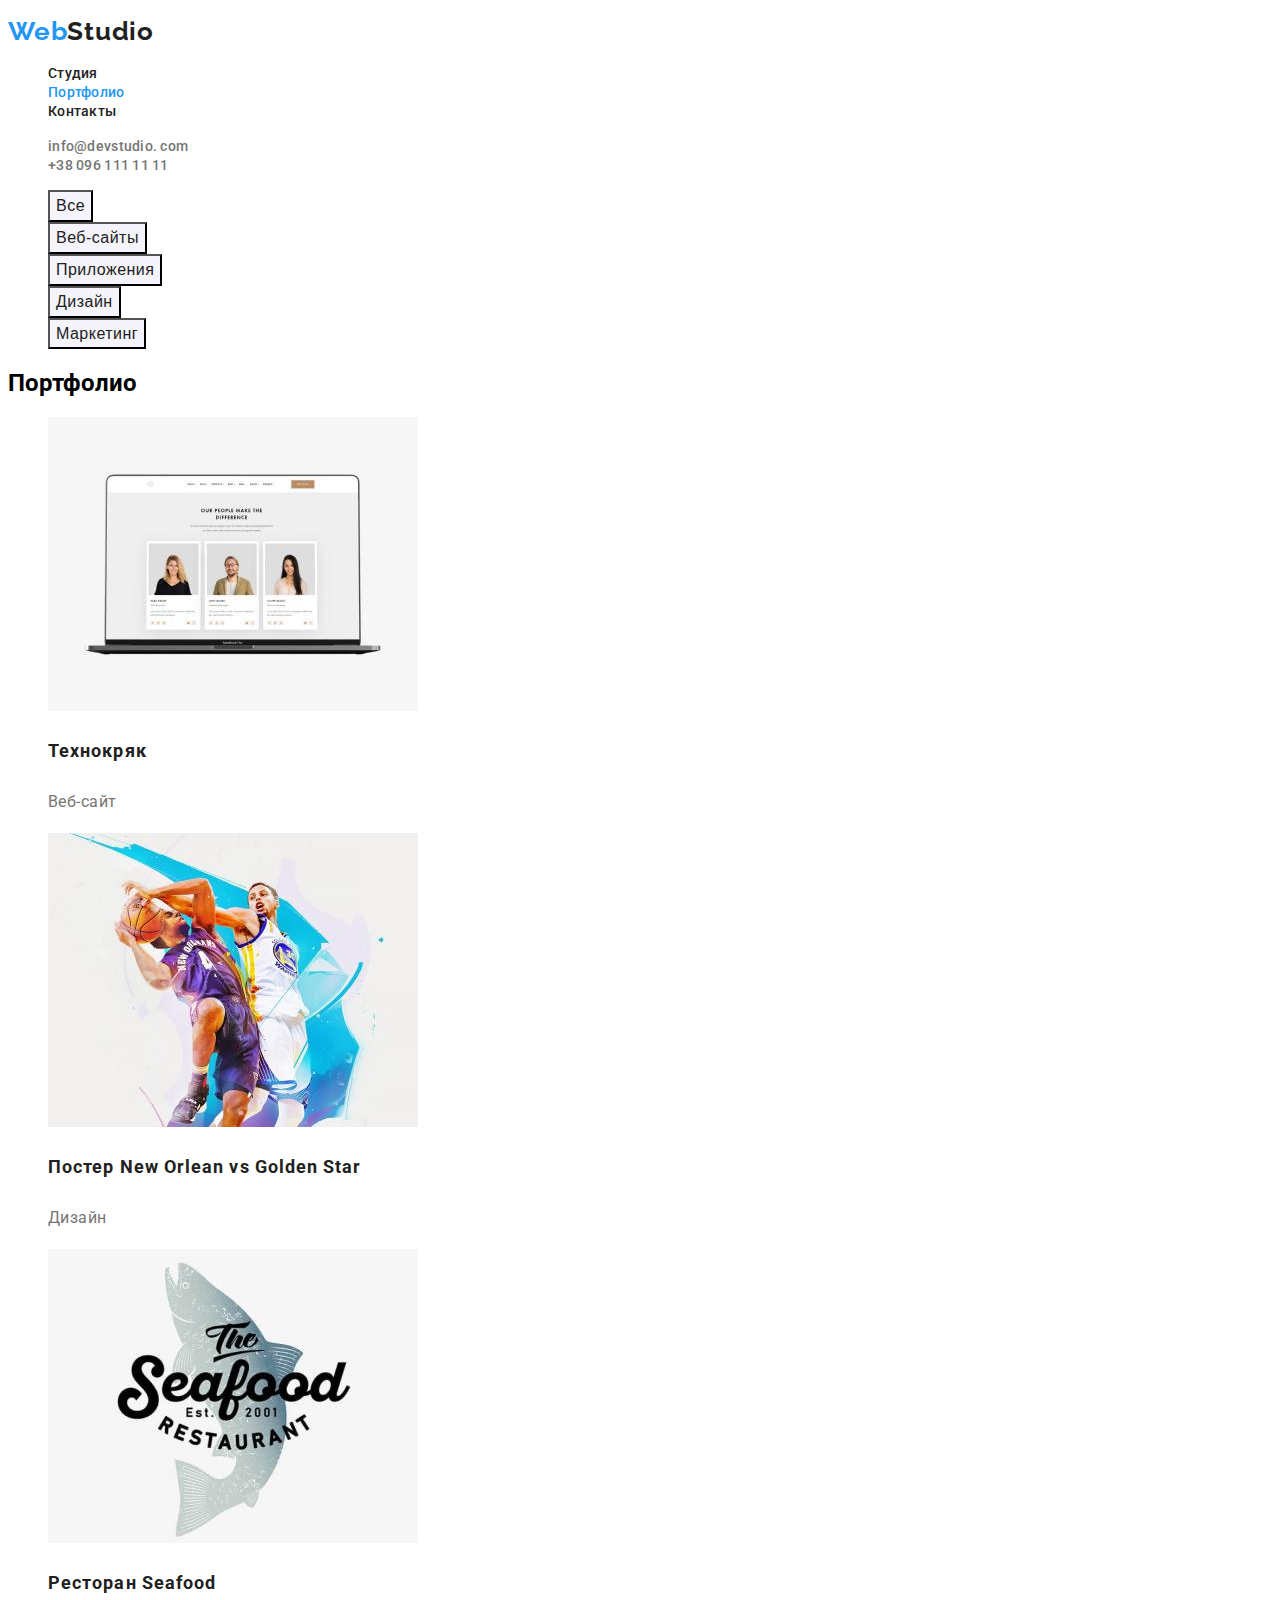
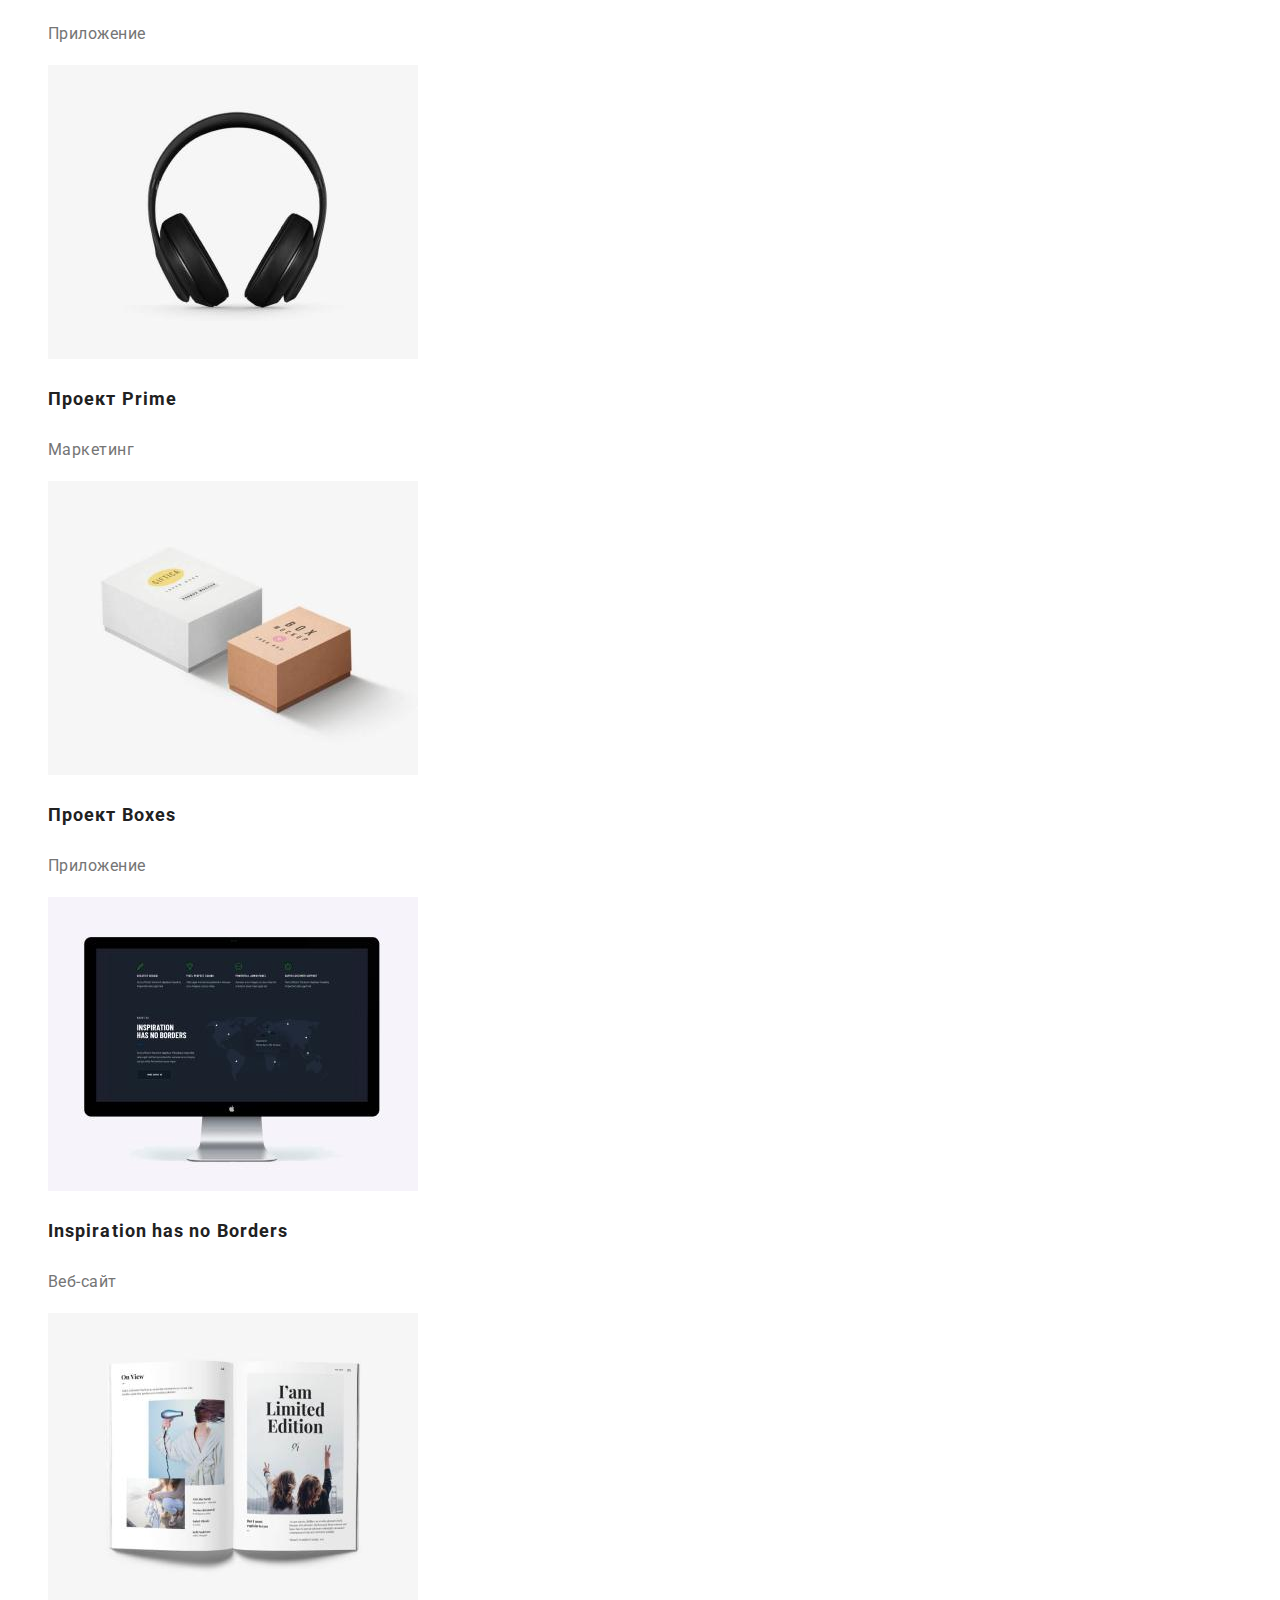
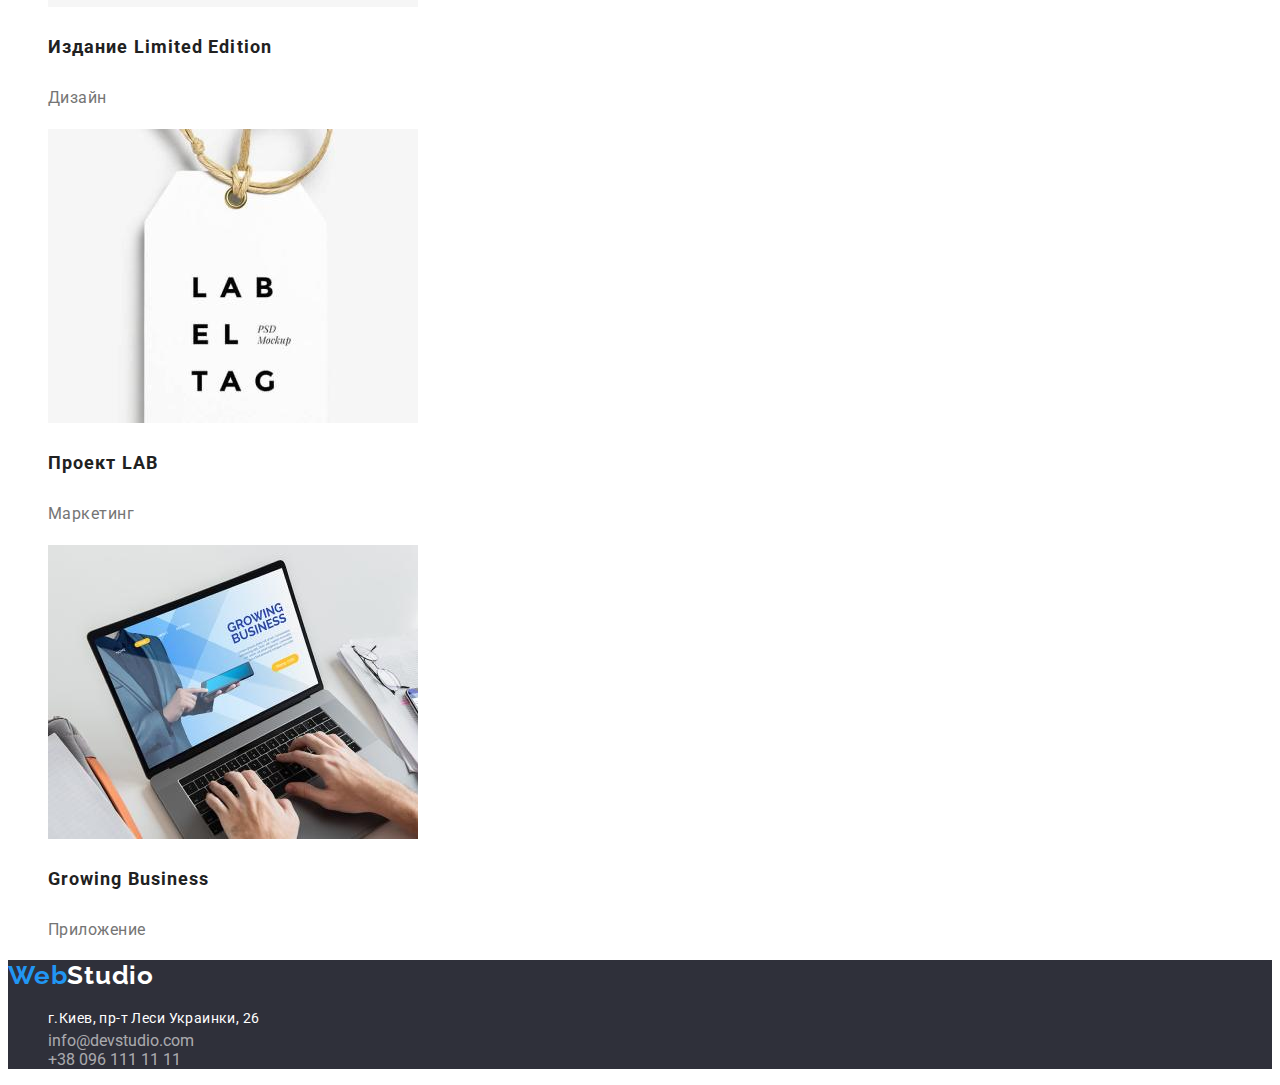
==== portfolio.html @ f4d87963 "clone" ====
<!DOCTYPE html>
<html lang="ru">
<head>
    <meta charset="UTF-8">
    <meta http-equiv="X-UA-Compatible" content="IE=edge">
    <meta name="viewport" content="width=device-width, initial-scale=1.0">
    <title>Document</title>
    <link rel="preconnect" href="https://fonts.googleapis.com">
    <link rel="preconnect" href="https://fonts.gstatic.com" crossorigin>
    <link href="https://fonts.googleapis.com/css2?family=Raleway:wght@700&family=Roboto:wght@400;500;700;900&display=swap"
        rel="stylesheet">
    <link rel="stylesheet" href="./css/styles.css">
    <link href="./index.html" rel="noreferrer noopener">
    
</head>
<body class="body">
    <header>
        <P lang="en"><a class="link header-logo" href="">Web<span class="studio">Studio</span></a></P>
        <nav>
            <ul class="list">
                <li class="header-list"><a class="link header-link" href="./index.html" rel="">Студия</a></li>
                <li class="header-list"><a class="link header-link current" href="./portfolio.html" rel="">Портфолио</a></li>
                <li class="header-list"><a class="link header-link" href="#contacts">Контакты</a></li>
            </ul>
        </nav>
        <ul class="list">
            <li class="header-contacts"><a class="link header-con" href="mailto:info@devstudio.com">info@devstudio.
                    com</a></li>
            <li class="header-contacts"><a class="link header-con" href="tel:+380961111111">+38 096 111 11 11</a></li>
        </ul>
    </header>

    <main>
        <section class="buttons">
            <h2 class="filter">Фильтры</h2>
                <ul class="list">    
                    <li class="button-list"><button class="button" type="button">Все</button></li>
                    <li class="button-list"><button class="button" type="button">Веб-сайты</button></li>
                    <li class="button-list"><button class="button" type="button">Приложения</button></li>
                    <li class="button-list"><button class="button" type="button">Дизайн</button></li>
                    <li class="button-list"><button class="button" type="button">Маркетинг</button></li>
                </ul>
                <h2 class="pics">Портфолио</h2>
                <ul class="list">
                    <li class="pic-list"><img src="./images/port-img.jpg" alt="Ноутбук">
                        <h3 class="pic-title">Технокряк</h3>
                        <p class="pic-text">Веб-сайт</p>
                    </li>
                    <li class="pic-list"><img src="./images/port-img1.jpg" alt="Дизайн постера">
                        <h3 class="pic-title">Постер <span lang="en">New Orlean vs Golden Star</span></h3>
                        <p class="pic-text">Дизайн</p>
                    </li>
                    <li class="pic-list"><img src="./images/port-img2.jpg" alt="Лого приложения">
                        <h3 class="pic-title">Ресторан <span lang="en">Seafood</span></h3>
                        <p class="pic-text">Приложение</p>
                    </li>
                    <li class="pic-list"><img src="./images/port-img3.jpg" alt="Наушники">
                        <h3 class="pic-title">Проект <span lang="en">Prime</span></h3>
                        <p class="pic-text">Маркетинг</p>
                    </li>
                    <li class="pic-list"><img src="./images/port-img4.jpg" alt="Коробки">
                        <h3 class="pic-title">Проект <span lang="en">Boxes</span></h3>
                        <p class="pic-text">Приложение</p>
                    </li>
                    <li class="pic-list"><img lang="en" src="./images/port-img5.jpg" alt="iMac PC">
                        <h3 class="pic-title" lang="en">Inspiration has no Borders</h3>
                        <p class="pic-text">Веб-сайт</p>
                    </li>
                    <li class="pic-list"><img src="./images/port-img6.jpg" alt="Книга">
                        <h3 class="pic-title">Издание <span lang="en">Limited Edition</span></h3>
                        <p class="pic-text">Дизайн</p>
                    </li>
                    <li class="pic-list"><img src="./images/port-img7.jpg" alt="Лейбл">
                        <h3 class="pic-title">Проект <span lang="en">LAB</span></h3>
                        <p class="pic-text">Маркетинг</p>
                    </li>
                    <li class="pic-list"><img src="./images/port-img8.jpg" alt="Ноутбук">
                        <h3 class="pic-title" lang="en">Growing Business</h3>
                        <p class="pic-text">Приложение</p>
                    </li>
                </ul>
        </section>
    </main>

    <footer class="footer">
        <p lang="en"><a class="link footer-logo" href="">Web<span class="footer-studio">Studio</span></a></p>
        <address>
            <ul class="list">
                <li class="adress-list"><a class="link address" href="">г.Киев, пр-т Леси Украинки, 26</a></li>
                <li class="adress-list"><a class="link footer-con" href="mailto:info@example.com">info@devstudio.com</a></li>
                <li class="adress-list"><a class="link footer-con" href="tel:+380991111111">+38 096 111 11 11</a></li>
            </ul>
        </address>
    </footer>  
</body>
</html>
---- css/styles.css ----
:root {
    --header-logo-color: #2196F3;
    --studio-logo-color: #212121;
    --footer-logo-color: #2196F3;
    --studio-footer-color: #ffffff;
    --header-contacts-color: #757575;
    --footer-contacts-color: rgba(255, 255, 255, 0.6);
    --header-link-color: #212121;
    --hero-bg-color:#2F303A;
    --button-bg-color: #2196F3;
    --footer-bg-color:#2F303A;
    --main-title-color: #ffffff; 
    --second-title-color: #212121;
    --third-title-color: #212121;
    --main-text-color: #757575;
    --address-color: rgba(255, 255, 255, 1);
    --filter-btn-color: #212121;
    --filter-btn-bg: #F5F4FA;
    --pseudo-class-color: #2196F3;
    --pseudo-class-txt-color: #ffffff;
}

.list {
    list-style: none;
}

.link {
    text-decoration: none;
}

.body {
    font-family: Roboto, sans-serif;
}

.studio {
    color: var(--studio-logo-color)
}

.footer-studio {
    color: var(--studio-footer-color);
}

/*----------------------------- header------------------------------------ */

.header-logo {
    font-family: Raleway, sans-serif;
    font-weight: bold;
    font-size: 26px;
    line-height: 1.19;
    letter-spacing: 0.03em;
    color: var(--header-logo-color);
}

.header-link {
    font-weight: 500;
    font-size: 14px;
    line-height: 1.14;
    letter-spacing: 0.02em;
    color: var(--header-link-color);
}

.header-link:hover,
.header-link:focus,
.header-link:active {
    color: var(--pseudo-class-color);
}



.header-con {
    font-weight: 500;
    font-size: 14px;
    line-height: 1.14;
    letter-spacing: 0.02em;
    color: var(--header-contacts-color);
}

.header-con:hover,
.header-con:focus,                                      
.header-con:active {
    color: var(--pseudo-class-color);
}

.current {
    color: var(--pseudo-class-color)
}




/*----------------------------------- Page 1--------------------------------------- */

/* -----------------------------------hero page 1---------------------------------- */

.main-title {
    font-weight: 900;
    font-size: 44px;
    line-height: 1.36;
    text-align: center;
    letter-spacing: 0.06em;
    text-transform: uppercase;
    color: var(--main-title-color);
}

.hero {
     background-color: var(--hero-bg-color);
}

.main-btn {
    font-family: Roboto, sans-serif;
    font-style: normal;
    font-weight: bold;
    font-size: 16px;
    line-height: 1.87;
    display: flex;
    align-items: center;
    text-align: center;
    letter-spacing: 0.06em;
    color: #ffffff;
    background-color: var(--button-bg-color);
}

.main-btn:hover,
.main-btn:focus,
.main-btn:active {
    color: #ffffff;
    background-color: var(--button-bg-color);
    box-shadow: 0px 4px 4px rgba(0, 0, 0, 0.15);
    border-radius: 4px;
}

/* -----------------------------------main page 1 ---------------------------------- */

.specials-title {
    font-weight: bold;
    font-size: 14px;
    line-height: 1.14;
    letter-spacing: 0.03em;
    text-transform: uppercase;
    color: var(--third-title-color);
}

.specials-text {
    font-weight: normal;
    font-size: 14px;
    line-height: 1.71;
    letter-spacing: 0.03em;
    color: var(--main-text-color);
}

.specs {
    position: absolute;
    clip: rect(0 0 0 0);
    width: 1px;
    height: 1px;
    margin: -1px;
    border: 0;
    padding: 0;
    overflow: hidden;
}

/* -----------------------------------work page 1 ---------------------------------- */

.work-title {
    font-weight: bold;
    font-size: 36px;
    line-height: 1.16;
    text-align: center;
    letter-spacing: 0.03em;
    color: var(--second-title-color);
}

/*------------------------------------ team page 1----------------------------------  */

.members {
    font-weight: bold;
    font-size: 36px;
    line-height: 1.16;
    letter-spacing: 0.03em;
    color: var(--second-title-color);
}

.team-title {
    font-weight: 500;
    font-size: 16px;
    line-height: 1.18;
    letter-spacing: 0.03em;
    color: var(--third-title-color);
}

.team-text {
    font-weight: normal;
    font-size: 16px;
    line-height: 1.18;
    letter-spacing: 0.03em;
    color: var(--main-text-color);
}







/*------------------------------------- Page 2 -----------------------------------------*/



/*------------------------------------- buttons page2 --------------------------------------- */

.filter {
    position: absolute;
    clip: rect(0 0 0 0);
    width: 1px;
    height: 1px;
    margin: -1px;
    border: 0;
    padding: 0;
    overflow: hidden;
}  

.button {
    font-weight: 500;
    font-size: 16px;
    line-height: 1.62;
    text-align: center;
    letter-spacing: 0.03em;
    color: var(--filter-btn-color);
    background-color: var(--filter-btn-bg);
}

.button:hover,
.button:focus,
.button:active {
    color: var(--pseudo-class-txt-color);
    background-color: var(--pseudo-class-color);
}


/*------------------------------------ portfolio page2 -------------------------------------------*/


.pic-title {
    font-weight: bold;
    font-size: 18px;
    line-height: 2.0;
    letter-spacing: 0.06em;
    color: var(--third-title-color);
}

.pic-text {
    font-weight: normal;
    font-size: 16px;
    line-height: 1.87;
    letter-spacing: 0.03em;
    color: var(--main-text-color);
}










/* -------------------------------------- footer -------------------------------------- */

.footer {
    background-color: var(--footer-bg-color);
}

.footer-logo {
    font-family: Raleway, sans-serif;   
    font-style: normal;
    font-weight: bold;
    font-size: 26px;
    line-height: 1.19;
    letter-spacing: 0.03em;
    color: var(--footer-logo-color);
}

.address {
    color: var(--address-color);
    font-family: Roboto, sans-serif; 
    font-style: normal;
    font-weight: normal;
    font-size: 14px;
    line-height: 1.71;
    letter-spacing: 0.03em;

}

.address:hover, 
.address:focus, 
.address:active {
    color: var(--pseudo-class-color);
}

.footer-con {
    font-family: inherit;
    color: var(--footer-contacts-color);
    font-style: normal;
    
}

.footer-con:hover, 
.footer-con:focus, 
.footer-con:active {
    color: var(--pseudo-class-color);
}
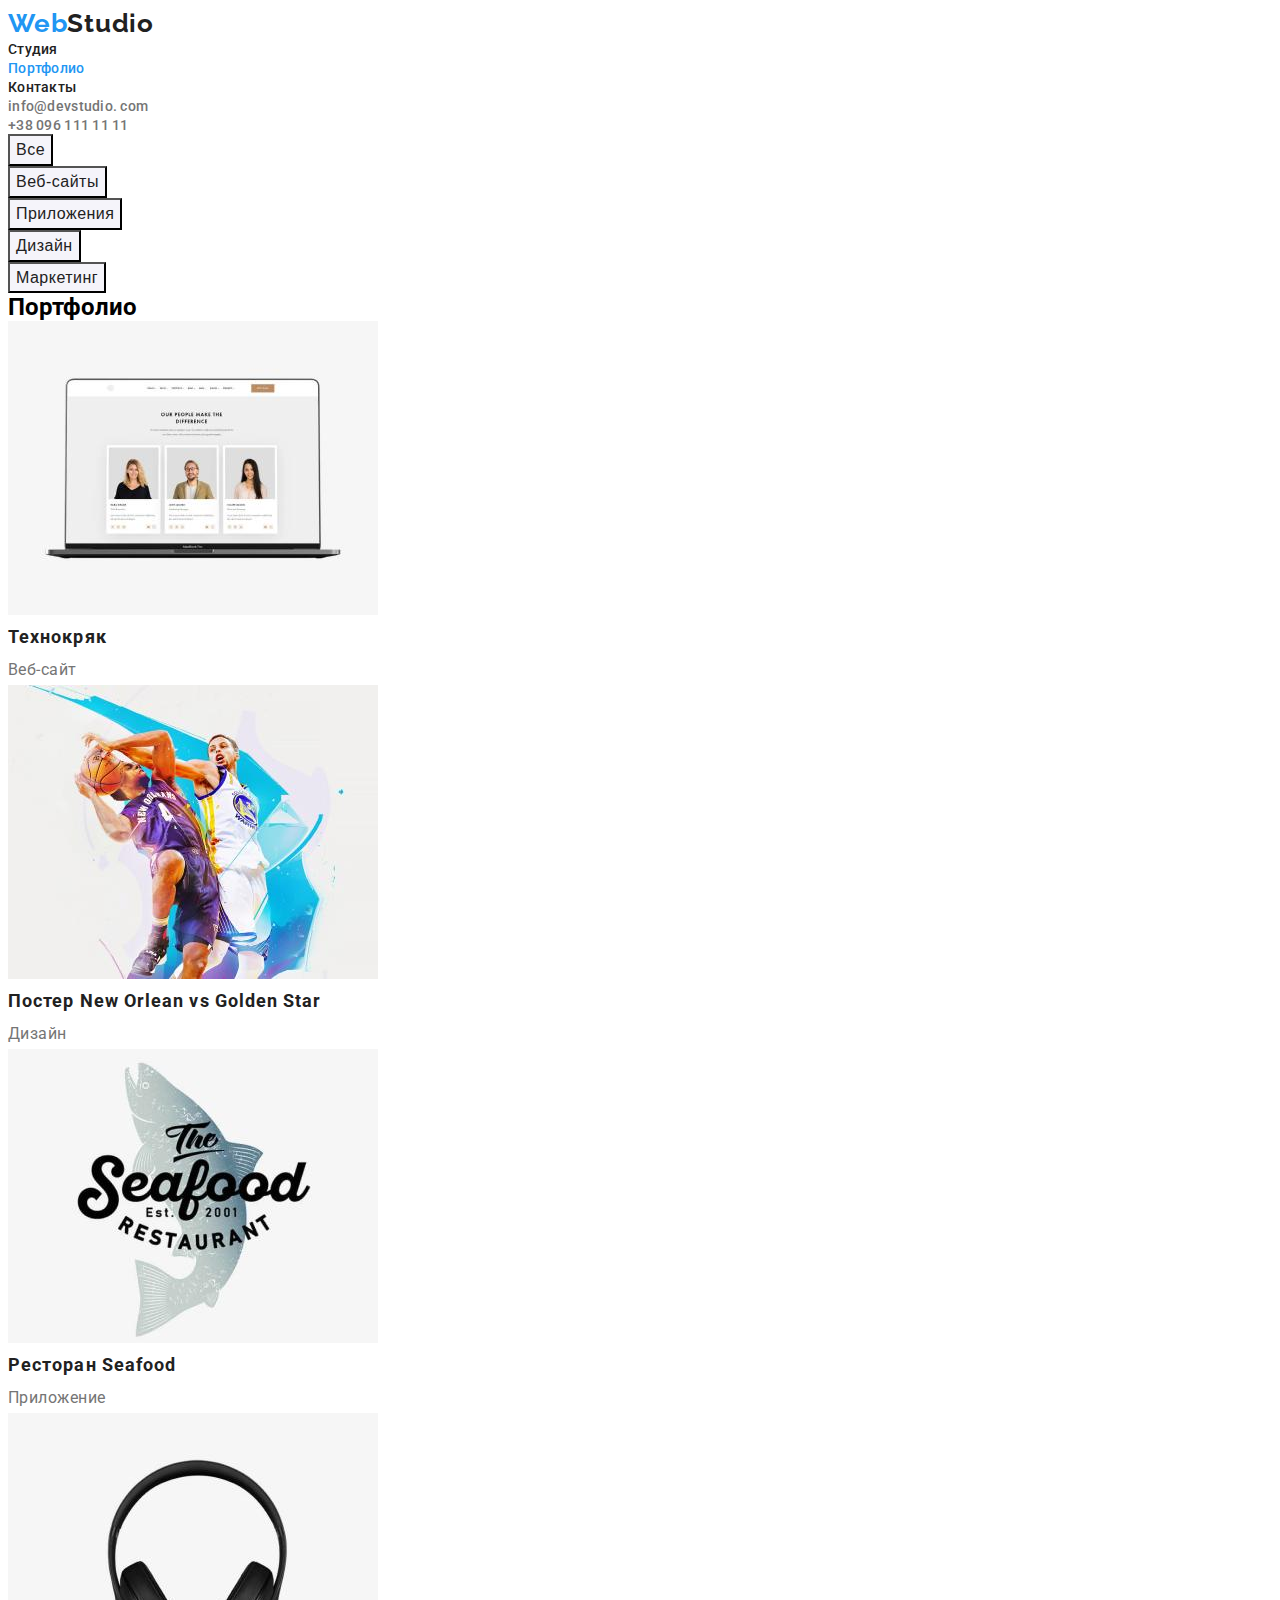
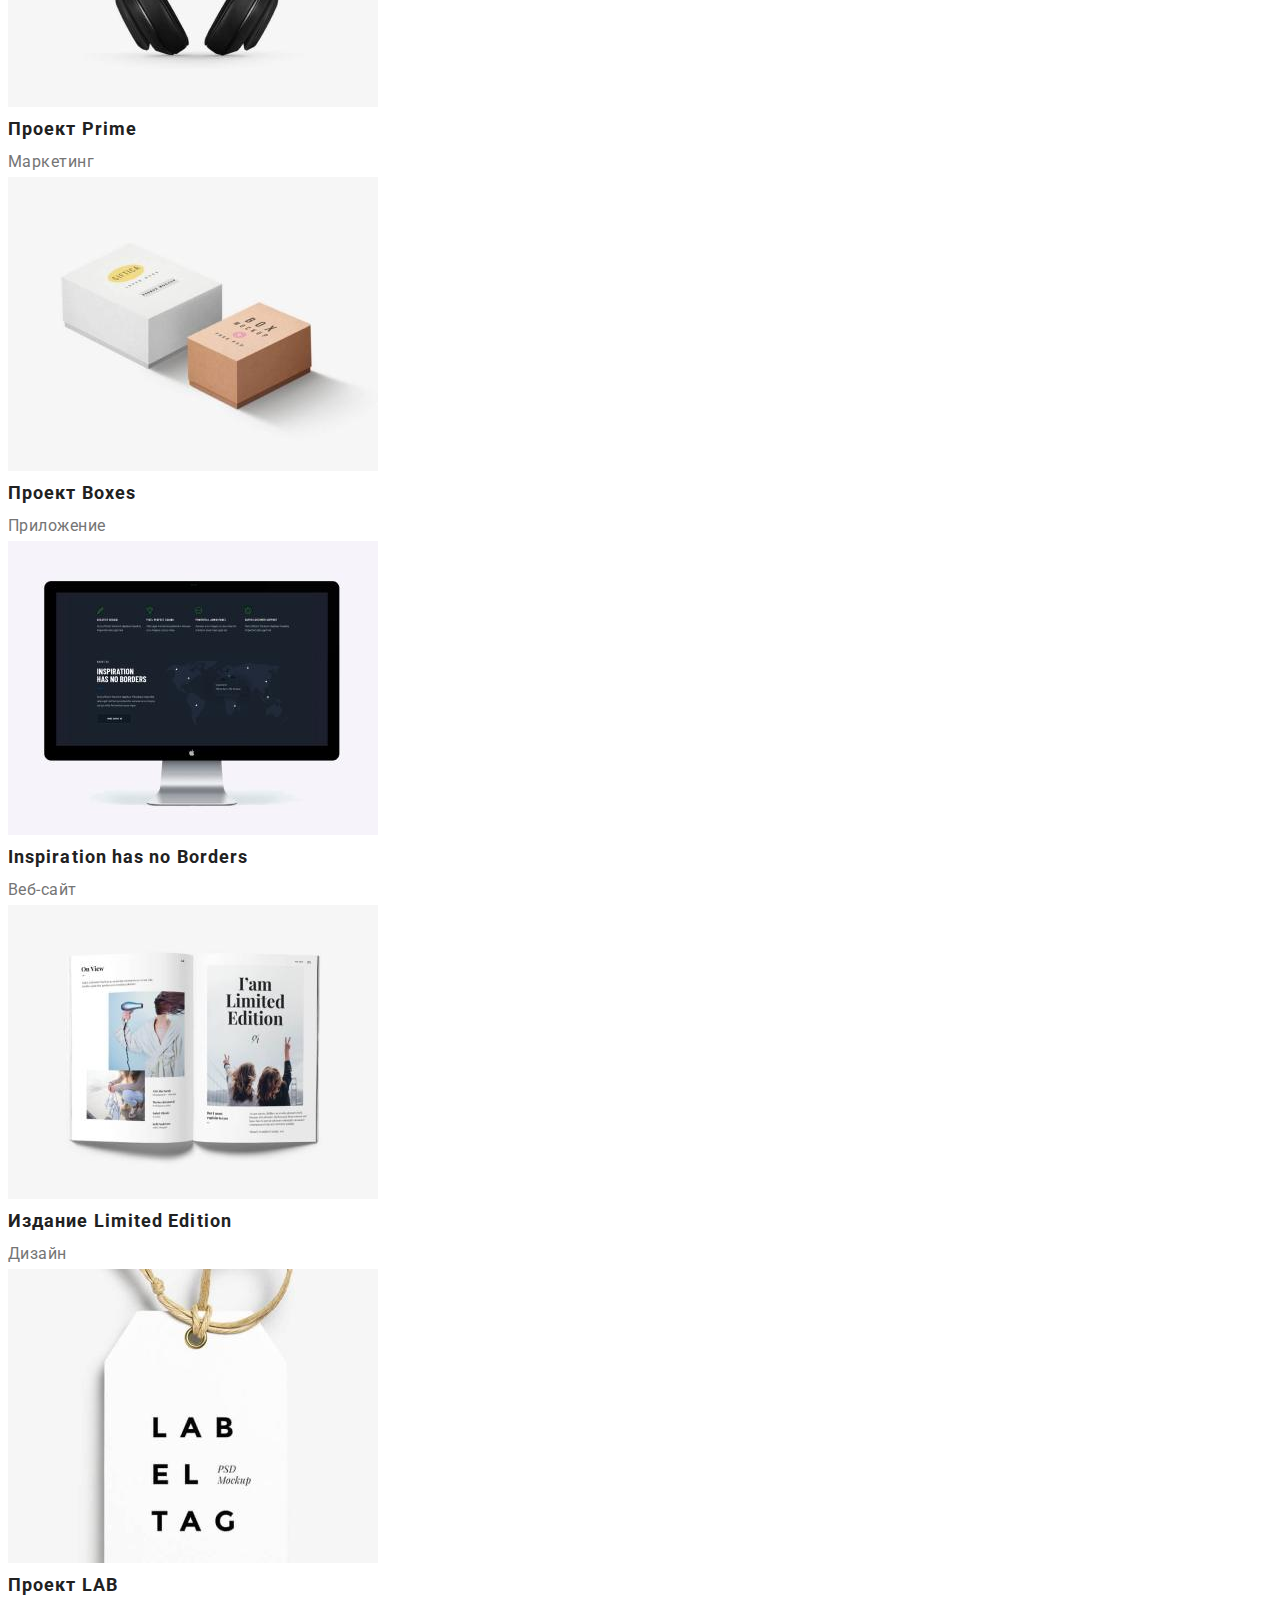
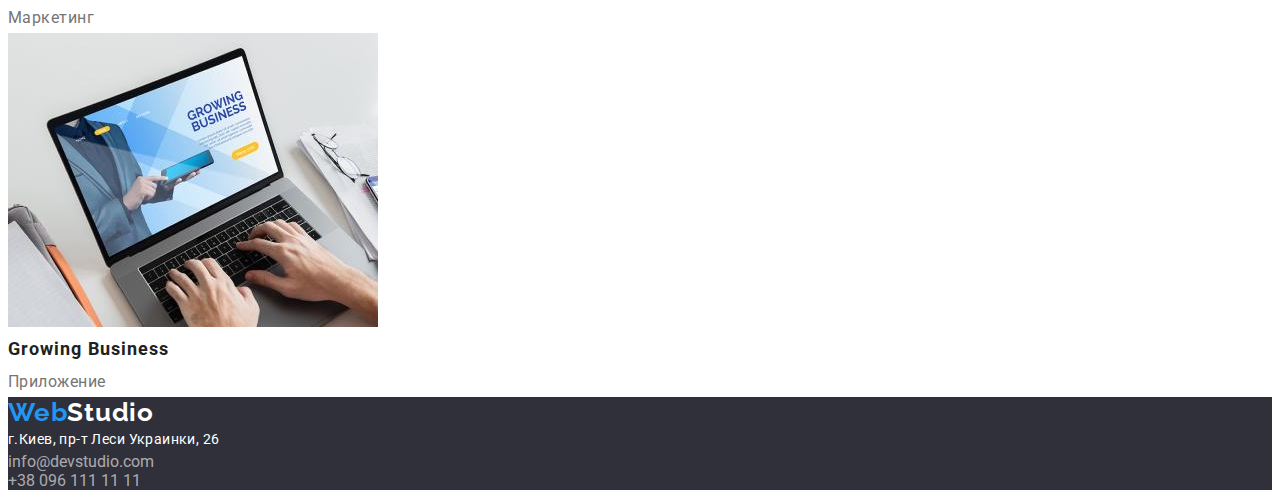
==== commit f99acd0b: "some work" ====
--- a/portfolio.html
+++ b/portfolio.html
@@ -9,6 +9,7 @@
     <link rel="preconnect" href="https://fonts.gstatic.com" crossorigin>
     <link href="https://fonts.googleapis.com/css2?family=Raleway:wght@700&family=Roboto:wght@400;500;700;900&display=swap"
         rel="stylesheet">
+        <link rel="stylesheet" href="https://github.com/sindresorhus/modern-normalize/blob/main/modern-normalize.css">
     <link rel="stylesheet" href="./css/styles.css">
     <link href="./index.html" rel="noreferrer noopener">
     
--- a/css/styles.css
+++ b/css/styles.css
@@ -40,7 +40,27 @@
     color: var(--studio-footer-color);
 }
 
+p,h1,h2,h3,ul {
+    padding: 0;
+    margin: 0;
+}
+
+.container {
+    padding-left: 0;
+    margin-left: auto;
+    margin-right: auto;
+    width: 1200px;
+    background-color: tomato;
+    
+}
+
+
+
 /*----------------------------- header------------------------------------ */
+
+.header {
+      
+}
 
 .header-logo {
     font-family: Raleway, sans-serif;
@@ -103,10 +123,23 @@
 }
 
 .hero {
-     background-color: var(--hero-bg-color);
+    background-color: var(--hero-bg-color);
+}
+
+.hero-box {
+    margin-left: auto;
+    margin-right: auto;
+    width: 696px;
+    height: 120px;
 }
 
 .main-btn {
+    margin-left: auto;
+    margin-right: auto;
+    min-width: 200px;
+    display: inline-block;
+    border-radius: 4px;
+    padding: 10px 32px;
     font-family: Roboto, sans-serif;
     font-style: normal;
     font-weight: bold;
@@ -118,6 +151,8 @@
     letter-spacing: 0.06em;
     color: #ffffff;
     background-color: var(--button-bg-color);
+    border: 1px var(--button-bg-color);
+
 }
 
 .main-btn:hover,
@@ -178,6 +213,7 @@
     line-height: 1.16;
     letter-spacing: 0.03em;
     color: var(--second-title-color);
+    text-align: center;
 }
 
 .team-title {
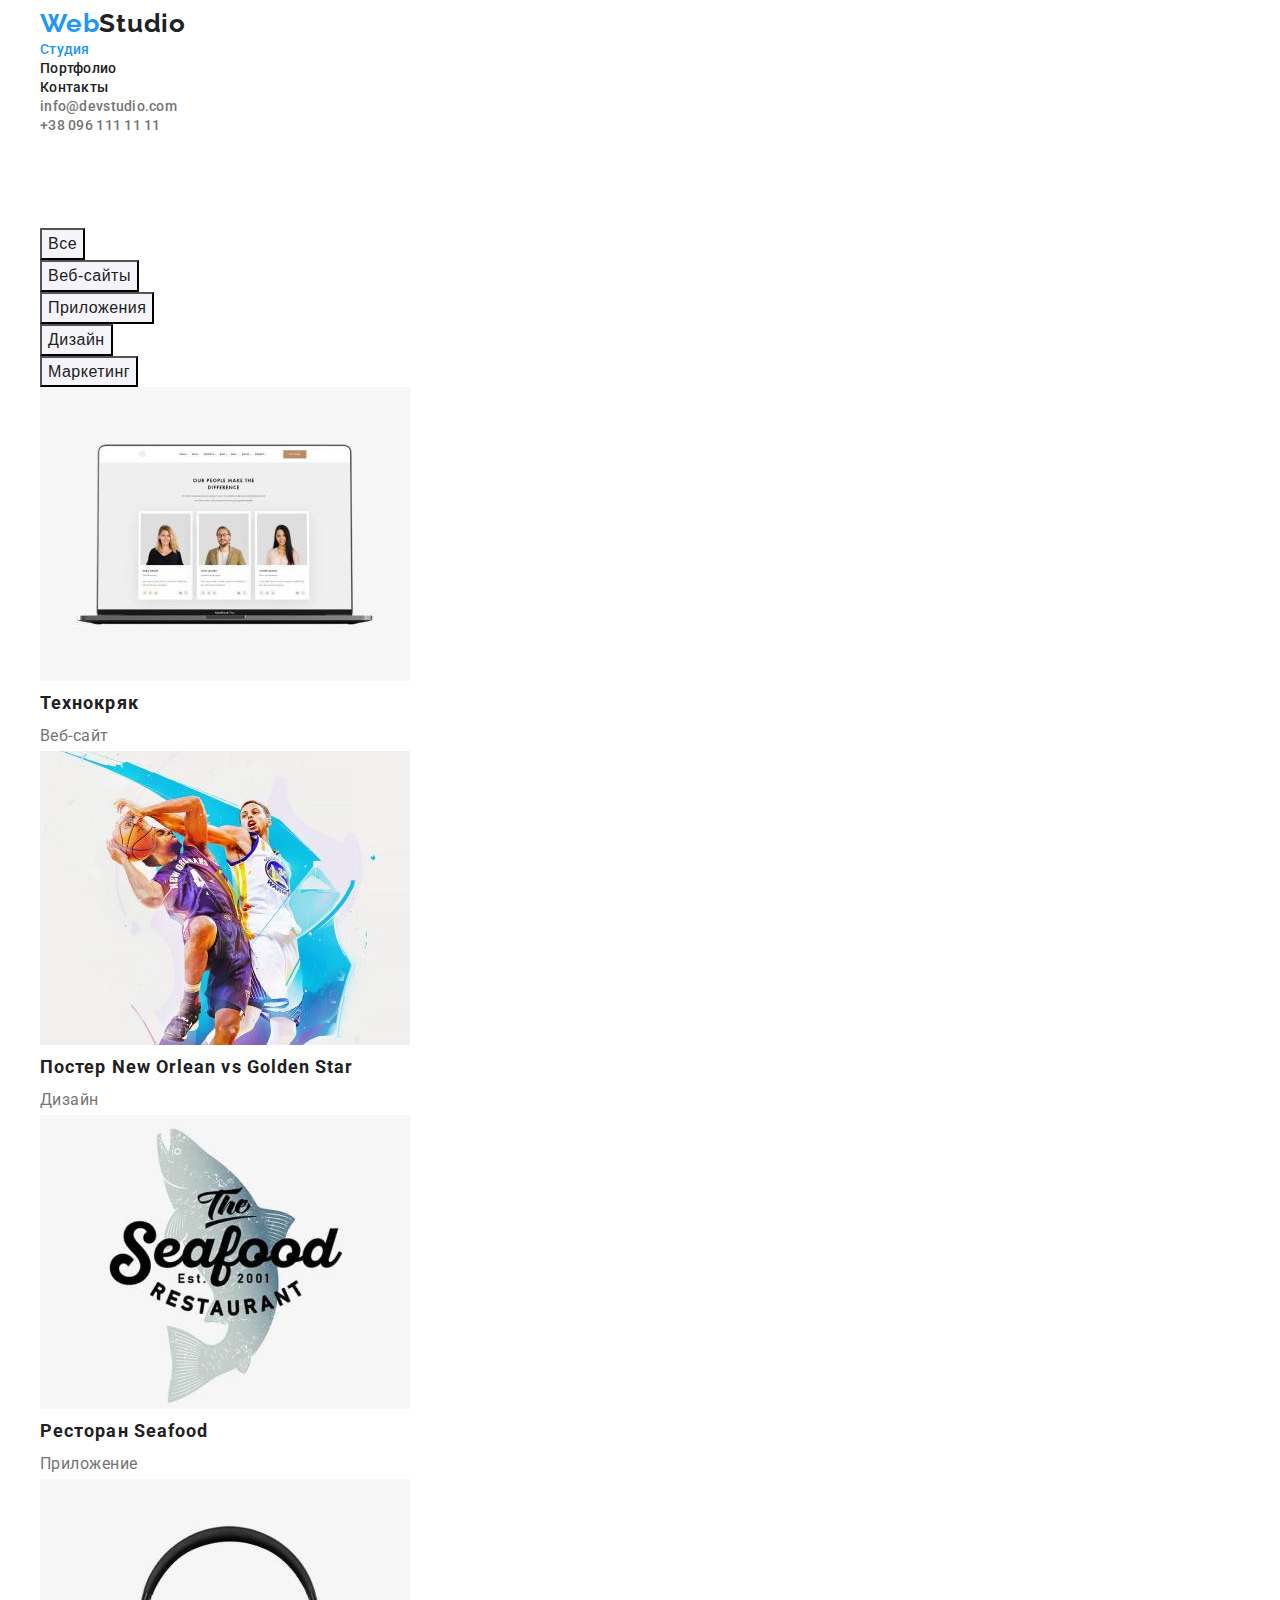
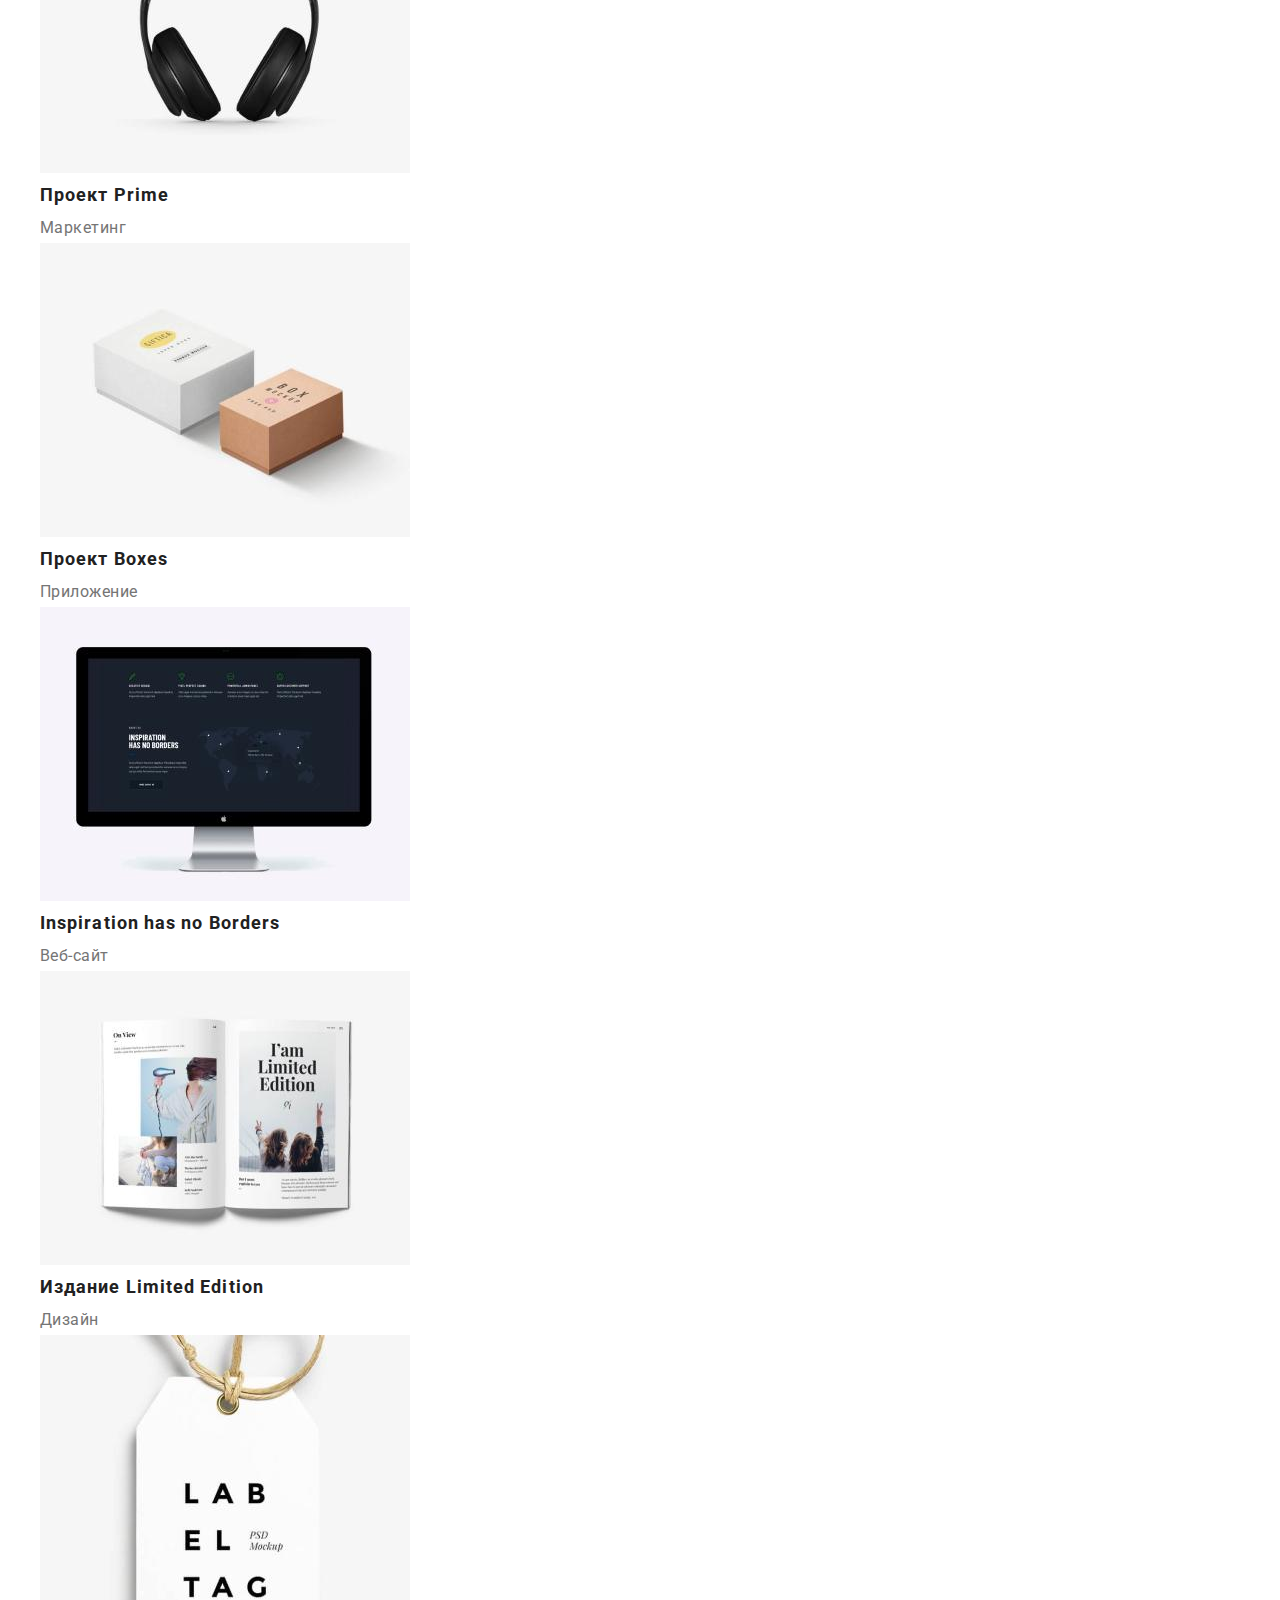
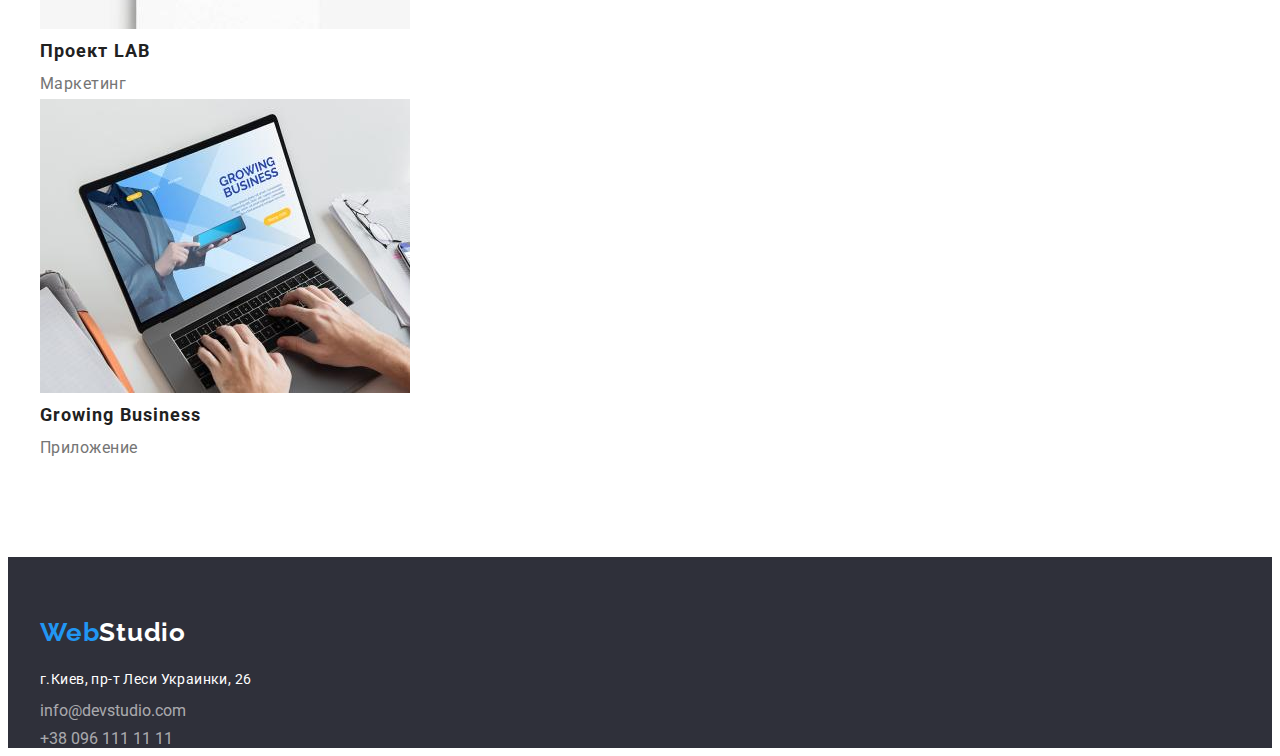
==== commit 2d6e59be: "markup done" ====
--- a/portfolio.html
+++ b/portfolio.html
@@ -15,32 +15,42 @@
     
 </head>
 <body class="body">
-    <header>
-        <P lang="en"><a class="link header-logo" href="">Web<span class="studio">Studio</span></a></P>
-        <nav>
+    <header class="header">
+        <div class="container">
+            <P lang="en"><a class="link header-logo" href="">Web<span class="studio">Studio</span></a></P>
+            <nav>
+                <ul class="list">
+                    <li class="header-list"><a class="link header-link current" href="./index.html" rel="">Студия</a></li>
+                    <li class="header-list"><a class="link header-link" href="./portfolio.html"
+                            rel="noreferrer noopener">Портфолио</ a>
+                    </li>
+                    <li class="header-list"><a class="link header-link" href="#contacts">Контакты</a></li>
+                </ul>
+            </nav>
             <ul class="list">
-                <li class="header-list"><a class="link header-link" href="./index.html" rel="">Студия</a></li>
-                <li class="header-list"><a class="link header-link current" href="./portfolio.html" rel="">Портфолио</a></li>
-                <li class="header-list"><a class="link header-link" href="#contacts">Контакты</a></li>
+                <li class="header-contacts"><a class="link header-con"
+                        href="mailto:info@devstudio.com">info@devstudio.com</a></li>
+                <li class="header-contacts"><a class="link header-con" href="tel:+380961111111">+38 096 111 11 11</a></li>
             </ul>
-        </nav>
-        <ul class="list">
-            <li class="header-contacts"><a class="link header-con" href="mailto:info@devstudio.com">info@devstudio.
-                    com</a></li>
-            <li class="header-contacts"><a class="link header-con" href="tel:+380961111111">+38 096 111 11 11</a></li>
-        </ul>
+        </div>
     </header>
 
     <main>
         <section class="buttons">
-            <h2 class="filter">Фильтры</h2>
-                <ul class="list">    
+            <div class="container">
+                <h2 class="filter">Фильтры</h2>
+                <ul class="list">
                     <li class="button-list"><button class="button" type="button">Все</button></li>
                     <li class="button-list"><button class="button" type="button">Веб-сайты</button></li>
                     <li class="button-list"><button class="button" type="button">Приложения</button></li>
                     <li class="button-list"><button class="button" type="button">Дизайн</button></li>
                     <li class="button-list"><button class="button" type="button">Маркетинг</button></li>
                 </ul>
+            </div>
+        </section>
+
+        <section class="portfolio">
+            <div class="container">
                 <h2 class="pics">Портфолио</h2>
                 <ul class="list">
                     <li class="pic-list"><img src="./images/port-img.jpg" alt="Ноутбук">
@@ -80,18 +90,23 @@
                         <p class="pic-text">Приложение</p>
                     </li>
                 </ul>
+            </div>
         </section>
+
     </main>
 
     <footer class="footer">
-        <p lang="en"><a class="link footer-logo" href="">Web<span class="footer-studio">Studio</span></a></p>
-        <address>
-            <ul class="list">
-                <li class="adress-list"><a class="link address" href="">г.Киев, пр-т Леси Украинки, 26</a></li>
-                <li class="adress-list"><a class="link footer-con" href="mailto:info@example.com">info@devstudio.com</a></li>
-                <li class="adress-list"><a class="link footer-con" href="tel:+380991111111">+38 096 111 11 11</a></li>
-            </ul>
-        </address>
-    </footer>  
+        <div class="container">
+            <p lang="en"><a class="link footer-logo" href="">Web<span class="footer-studio">Studio</span></a></p>
+            <address>
+                <ul class="list">
+                    <li class="adress-list"><a class="link address" href="">г.Киев, пр-т Леси Украинки, 26</a></li>
+                    <li class="adress-list"><a class="link footer-con" href="mailto:info@example.com">info@devstudio.com</a>
+                    </li>
+                    <li class="adress-list"><a class="link footer-con" href="tel:+380991111111">+38 096 111 11 11</a></li>
+                </ul>
+            </address>
+        </div>
+    </footer>
 </body>
 </html>--- a/css/styles.css
+++ b/css/styles.css
@@ -50,16 +50,16 @@
     margin-left: auto;
     margin-right: auto;
     width: 1200px;
-    background-color: tomato;
-    
+
 }
 
 
 
 /*----------------------------- header------------------------------------ */
 
-.header {
-      
+
+.head-links {
+    display: flex;
 }
 
 .header-logo {
@@ -70,6 +70,7 @@
     letter-spacing: 0.03em;
     color: var(--header-logo-color);
 }
+
 
 .header-link {
     font-weight: 500;
@@ -124,20 +125,28 @@
 
 .hero {
     background-color: var(--hero-bg-color);
-}
-
-.hero-box {
+    max-width: 1600px;
+    padding-top: 200px;
+    padding-bottom: 200px;
     margin-left: auto;
     margin-right: auto;
+}
+
+.hero-box {
+    display: block;
     width: 696px;
     height: 120px;
+    margin-left: auto;
+    margin-right: auto;
+    margin-bottom: 30px;
+
 }
 
 .main-btn {
+    display: flex;
     margin-left: auto;
     margin-right: auto;
     min-width: 200px;
-    display: inline-block;
     border-radius: 4px;
     padding: 10px 32px;
     font-family: Roboto, sans-serif;
@@ -145,26 +154,29 @@
     font-weight: bold;
     font-size: 16px;
     line-height: 1.87;
-    display: flex;
     align-items: center;
     text-align: center;
     letter-spacing: 0.06em;
     color: #ffffff;
     background-color: var(--button-bg-color);
-    border: 1px var(--button-bg-color);
-
+    border: 4px var(--button-bg-color);
 }
 
 .main-btn:hover,
 .main-btn:focus,
 .main-btn:active {
     color: #ffffff;
-    background-color: var(--button-bg-color);
+    background-color:#188CE8;
     box-shadow: 0px 4px 4px rgba(0, 0, 0, 0.15);
-    border-radius: 4px;
+    
 }
 
 /* -----------------------------------main page 1 ---------------------------------- */
+
+.specials {
+    margin-top: 94px;
+    margin-bottom: 94px;
+}
 
 .specials-title {
     font-weight: bold;
@@ -173,6 +185,7 @@
     letter-spacing: 0.03em;
     text-transform: uppercase;
     color: var(--third-title-color);
+    margin-bottom: 10px;
 }
 
 .specials-text {
@@ -203,17 +216,26 @@
     text-align: center;
     letter-spacing: 0.03em;
     color: var(--second-title-color);
+    margin-bottom: 50px;
+}
+
+.work-pictures {
+    margin-bottom: 94px;
 }
 
 /*------------------------------------ team page 1----------------------------------  */
 
 .members {
+    display: inline-block;
+    min-width: 284px;
+    margin-top: 94px;
+    margin-left: 453px;
+    margin-bottom: 50px;
     font-weight: bold;
     font-size: 36px;
     line-height: 1.16;
     letter-spacing: 0.03em;
     color: var(--second-title-color);
-    text-align: center;
 }
 
 .team-title {
@@ -232,6 +254,10 @@
     color: var(--main-text-color);
 }
 
+.team-pictures {
+    margin-bottom: 94px;
+}
+
 
 
 
@@ -243,6 +269,10 @@
 
 
 /*------------------------------------- buttons page2 --------------------------------------- */
+
+.buttons {
+    margin-top: 94px;
+}
 
 .filter {
     position: absolute;
@@ -292,6 +322,20 @@
     color: var(--main-text-color);
 }
 
+.pics {
+    position: absolute;
+    clip: rect(0 0 0 0);
+    width: 1px;
+    height: 1px;
+    margin: -1px;
+    border: 0;
+    padding: 0;
+    overflow: hidden;
+}
+
+.portfolio {
+    margin-bottom: 94px;
+}
 
 
 
@@ -308,6 +352,9 @@
 }
 
 .footer-logo {
+    display: inline-block;
+    margin-top: 60px;
+    margin-bottom: 20px;
     font-family: Raleway, sans-serif;   
     font-style: normal;
     font-weight: bold;
@@ -328,6 +375,14 @@
 
 }
 
+.adress-list {
+    display: block;
+}
+
+.adress-list:not(:last-child) {
+    margin-bottom: 9px;
+} 
+
 .address:hover, 
 .address:focus, 
 .address:active {
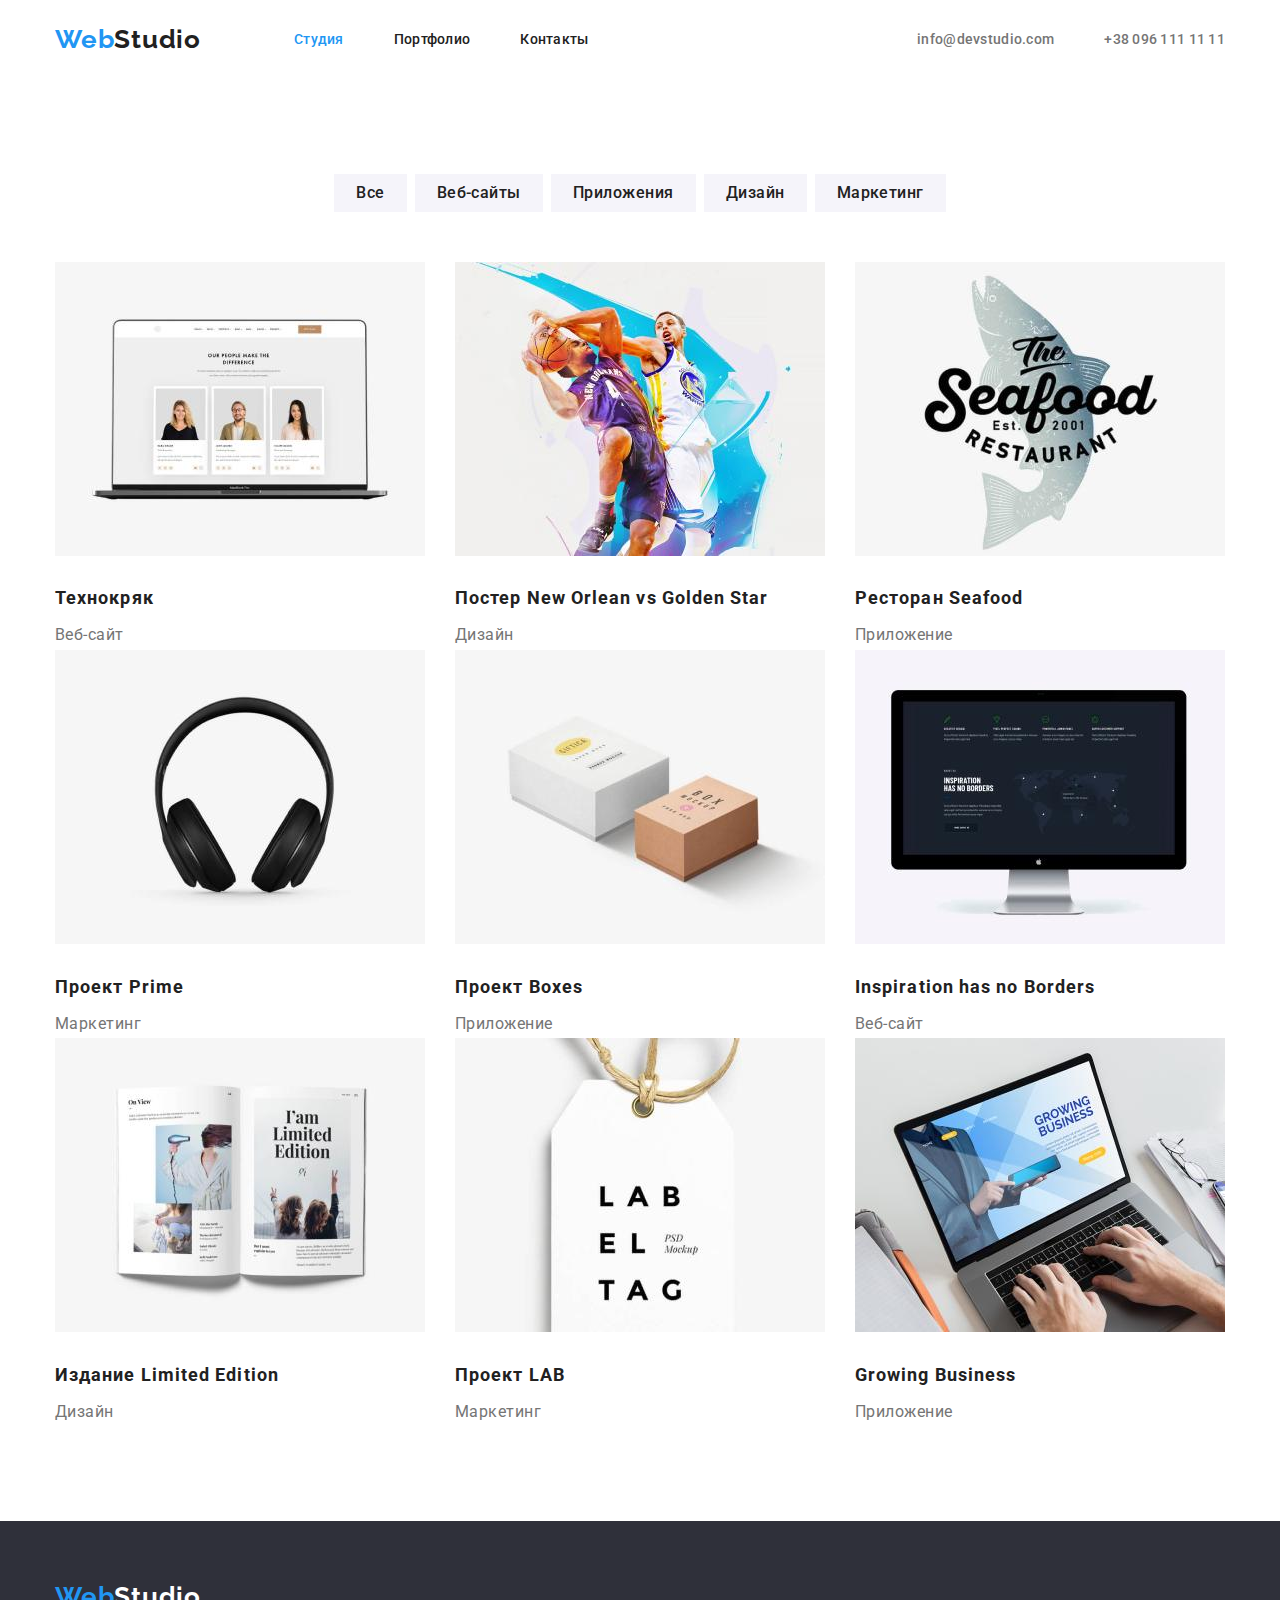
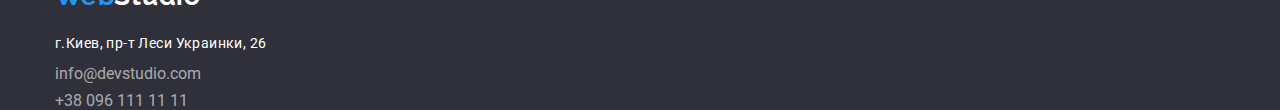
==== commit e6bb0611: "done both pages" ====
--- a/portfolio.html
+++ b/portfolio.html
@@ -9,25 +9,24 @@
     <link rel="preconnect" href="https://fonts.gstatic.com" crossorigin>
     <link href="https://fonts.googleapis.com/css2?family=Raleway:wght@700&family=Roboto:wght@400;500;700;900&display=swap"
         rel="stylesheet">
-        <link rel="stylesheet" href="https://github.com/sindresorhus/modern-normalize/blob/main/modern-normalize.css">
+    <link rel="stylesheet" href="https://cdnjs.cloudflare.com/ajax/libs/modern-normalize/1.1.0/modern-normalize.min.css">
     <link rel="stylesheet" href="./css/styles.css">
     <link href="./index.html" rel="noreferrer noopener">
     
 </head>
 <body class="body">
     <header class="header">
-        <div class="container">
+        <div class="container header-main">
             <P lang="en"><a class="link header-logo" href="">Web<span class="studio">Studio</span></a></P>
             <nav>
-                <ul class="list">
+                <ul class="list head-links">
                     <li class="header-list"><a class="link header-link current" href="./index.html" rel="">Студия</a></li>
                     <li class="header-list"><a class="link header-link" href="./portfolio.html"
-                            rel="noreferrer noopener">Портфолио</ a>
-                    </li>
+                            rel="noreferrer noopener">Портфолио</a></li>
                     <li class="header-list"><a class="link header-link" href="#contacts">Контакты</a></li>
                 </ul>
             </nav>
-            <ul class="list">
+            <ul class="list contacts">
                 <li class="header-contacts"><a class="link header-con"
                         href="mailto:info@devstudio.com">info@devstudio.com</a></li>
                 <li class="header-contacts"><a class="link header-con" href="tel:+380961111111">+38 096 111 11 11</a></li>
@@ -36,10 +35,10 @@
     </header>
 
     <main>
-        <section class="buttons">
+        <section class="section">
             <div class="container">
                 <h2 class="filter">Фильтры</h2>
-                <ul class="list">
+                <ul class="list button-line">
                     <li class="button-list"><button class="button" type="button">Все</button></li>
                     <li class="button-list"><button class="button" type="button">Веб-сайты</button></li>
                     <li class="button-list"><button class="button" type="button">Приложения</button></li>
@@ -47,12 +46,10 @@
                     <li class="button-list"><button class="button" type="button">Маркетинг</button></li>
                 </ul>
             </div>
-        </section>
-
-        <section class="portfolio">
+        
             <div class="container">
                 <h2 class="pics">Портфолио</h2>
-                <ul class="list">
+                <ul class="list port-pic">
                     <li class="pic-list"><img src="./images/port-img.jpg" alt="Ноутбук">
                         <h3 class="pic-title">Технокряк</h3>
                         <p class="pic-text">Веб-сайт</p>
@@ -101,8 +98,7 @@
             <address>
                 <ul class="list">
                     <li class="adress-list"><a class="link address" href="">г.Киев, пр-т Леси Украинки, 26</a></li>
-                    <li class="adress-list"><a class="link footer-con" href="mailto:info@example.com">info@devstudio.com</a>
-                    </li>
+                    <li class="adress-list"><a class="link footer-con" href="mailto:info@example.com">info@devstudio.com</a></li>
                     <li class="adress-list"><a class="link footer-con" href="tel:+380991111111">+38 096 111 11 11</a></li>
                 </ul>
             </address>
--- a/css/styles.css
+++ b/css/styles.css
@@ -46,20 +46,35 @@
 }
 
 .container {
-    padding-left: 0;
+    padding-left: 15px;
+    padding-right: 15px;
     margin-left: auto;
     margin-right: auto;
-    width: 1200px;
-
-}
-
+    max-width: 1200px;
+
+}
+
+.section {
+    padding-bottom: 94px;
+    padding-top: 94px;
+}
 
 
 /*----------------------------- header------------------------------------ */
 
+.header {
+    padding-top: 24px;
+    padding-bottom: 25px;
+}
+
+.header-main {
+    display: flex;
+    align-items: center;
+}
 
 .head-links {
     display: flex;
+    margin-left: 93px;
 }
 
 .header-logo {
@@ -71,6 +86,9 @@
     color: var(--header-logo-color);
 }
 
+.header-list:not(:last-child) {
+    margin-right: 50px;
+}
 
 .header-link {
     font-weight: 500;
@@ -86,7 +104,14 @@
     color: var(--pseudo-class-color);
 }
 
-
+.contacts {
+    display: flex;
+    margin-left: auto;
+}
+
+.header-contacts + .header-contacts {
+    margin-left: 50px;
+}
 
 .header-con {
     font-weight: 500;
@@ -173,9 +198,16 @@
 
 /* -----------------------------------main page 1 ---------------------------------- */
 
-.specials {
-    margin-top: 94px;
-    margin-bottom: 94px;
+.spec-main {
+    display: flex;
+}
+
+.specials-list {
+    max-width: 270px;
+}
+
+.specials-list:not(:last-child) {
+    margin-right: 30px;
 }
 
 .specials-title {
@@ -195,6 +227,7 @@
     letter-spacing: 0.03em;
     color: var(--main-text-color);
 }
+
 
 .specs {
     position: absolute;
@@ -207,6 +240,16 @@
     overflow: hidden;
 }
 
+.pic-main {
+    display: flex;
+    justify-content: center;
+}
+
+.pic-item:not(:last-child) {
+    margin-right: 30px;
+}
+
+
 /* -----------------------------------work page 1 ---------------------------------- */
 
 .work-title {
@@ -217,18 +260,15 @@
     letter-spacing: 0.03em;
     color: var(--second-title-color);
     margin-bottom: 50px;
-}
-
-.work-pictures {
-    margin-bottom: 94px;
-}
+    margin-top: 94px;
+}
+
 
 /*------------------------------------ team page 1----------------------------------  */
 
 .members {
     display: inline-block;
     min-width: 284px;
-    margin-top: 94px;
     margin-left: 453px;
     margin-bottom: 50px;
     font-weight: bold;
@@ -241,21 +281,36 @@
 .team-title {
     font-weight: 500;
     font-size: 16px;
+    text-align: center;
     line-height: 1.18;
     letter-spacing: 0.03em;
     color: var(--third-title-color);
+    margin-top: 30px;
+    margin-bottom: 10px;
 }
 
 .team-text {
     font-weight: normal;
     font-size: 16px;
+    text-align: center;
     line-height: 1.18;
     letter-spacing: 0.03em;
     color: var(--main-text-color);
-}
-
-.team-pictures {
-    margin-bottom: 94px;
+    margin-bottom: 30px;
+}
+
+.team-list {
+    background: #FFFFFF;
+    box-shadow: 0px 1px 3px rgba(0, 0, 0, 0.12), 0px 1px 1px rgba(0, 0, 0, 0.14), 0px 2px 1px rgba(0, 0, 0, 0.2);
+    border-radius: 0px 0px 4px 4px;
+}
+
+.team-list:not(:last-child) {
+    margin-right: 30px;
+}
+
+.team-main {
+    display: flex;
 }
 
 
@@ -270,9 +325,6 @@
 
 /*------------------------------------- buttons page2 --------------------------------------- */
 
-.buttons {
-    margin-top: 94px;
-}
 
 .filter {
     position: absolute;
@@ -285,6 +337,15 @@
     overflow: hidden;
 }  
 
+.button-line {
+    display: flex;
+    justify-content: center;
+}
+
+.button-list:not(:last-child) {
+    margin-right: 8px;
+}
+
 .button {
     font-weight: 500;
     font-size: 16px;
@@ -293,6 +354,8 @@
     letter-spacing: 0.03em;
     color: var(--filter-btn-color);
     background-color: var(--filter-btn-bg);
+    border: transparent;
+    padding: 6px 22px;
 }
 
 .button:hover,
@@ -300,13 +363,29 @@
 .button:active {
     color: var(--pseudo-class-txt-color);
     background-color: var(--pseudo-class-color);
+    border-radius: 4px;
 }
 
 
 /*------------------------------------ portfolio page2 -------------------------------------------*/
 
+.port-pic {
+    display: flex;
+    flex-wrap: wrap;
+    margin-top: 50px;
+}
+
+.pic-list {
+    margin-right: 30px;
+}
+
+.pic-list:nth-child(3n) {
+    margin-right: 0;
+}
 
 .pic-title {
+    margin-top: 20px;
+    margin-bottom: 4px;
     font-weight: bold;
     font-size: 18px;
     line-height: 2.0;
@@ -333,11 +412,6 @@
     overflow: hidden;
 }
 
-.portfolio {
-    margin-bottom: 94px;
-}
-
-
 
 
 
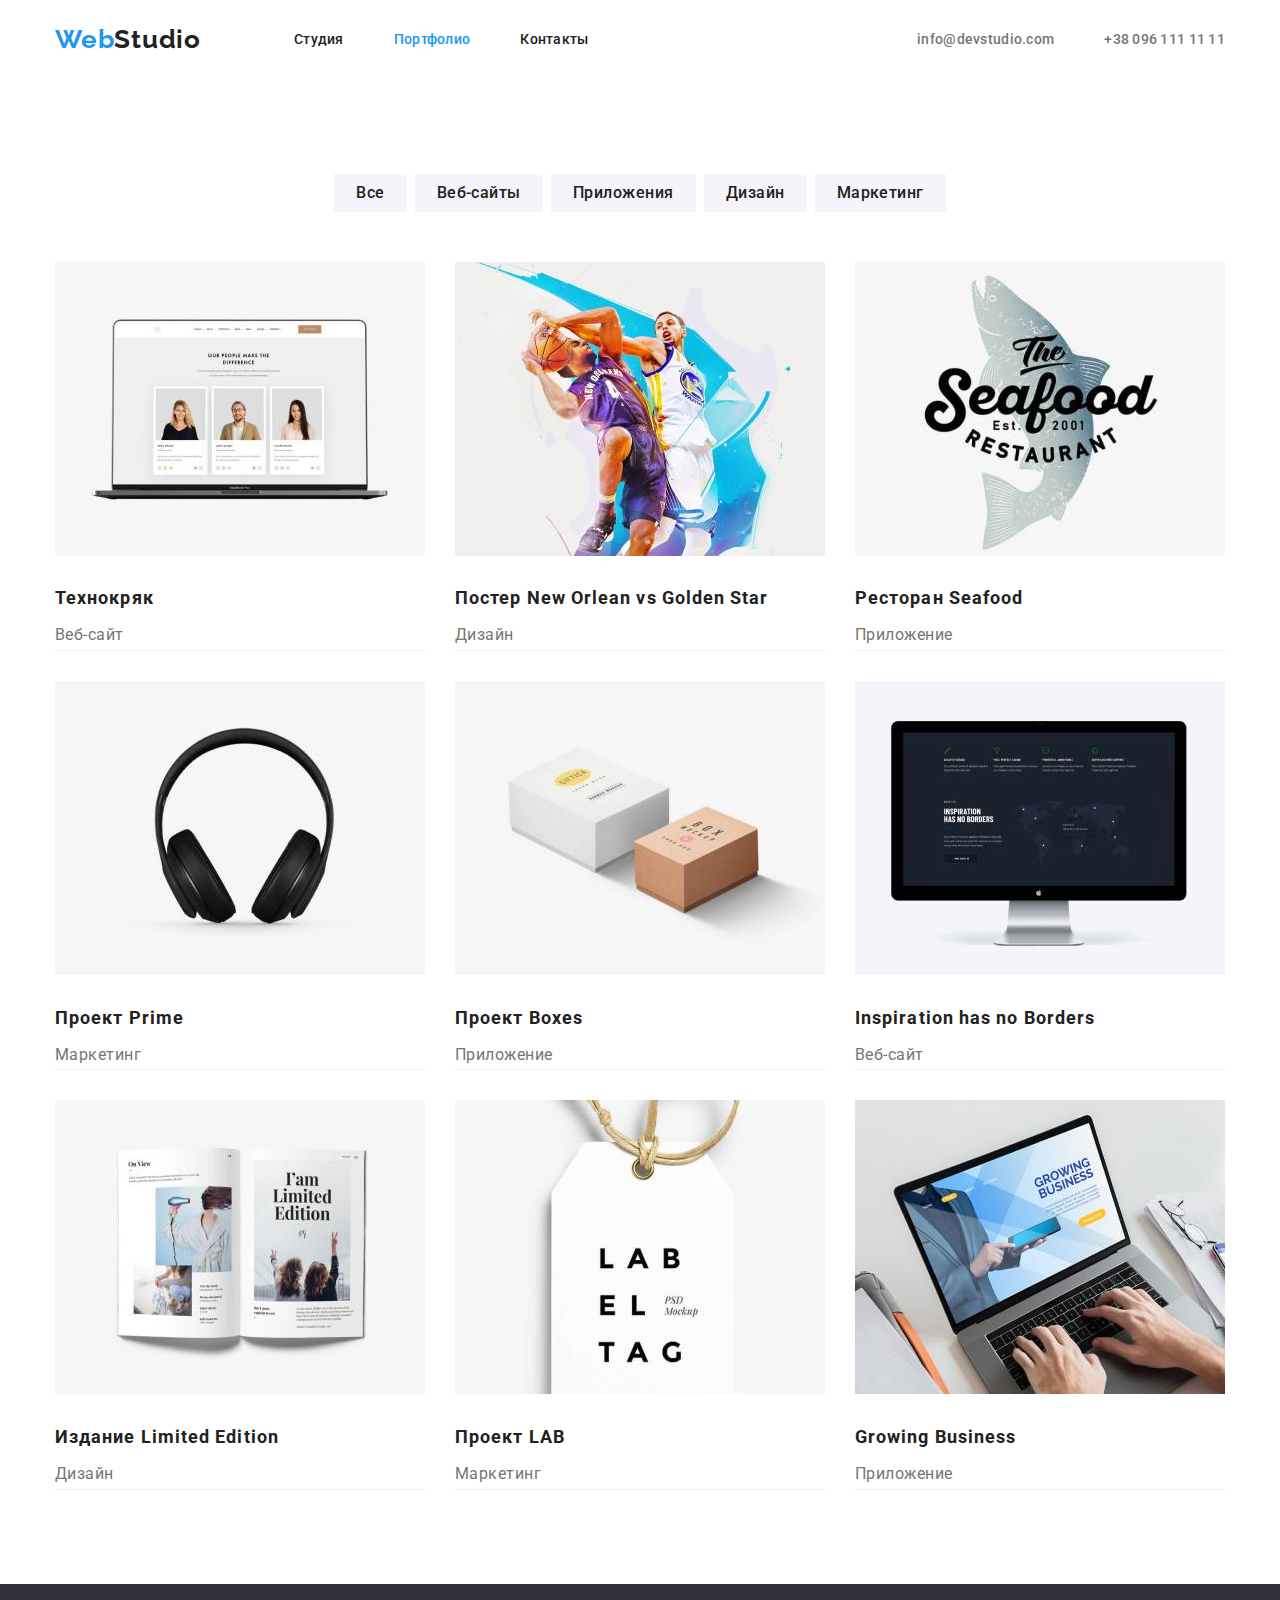
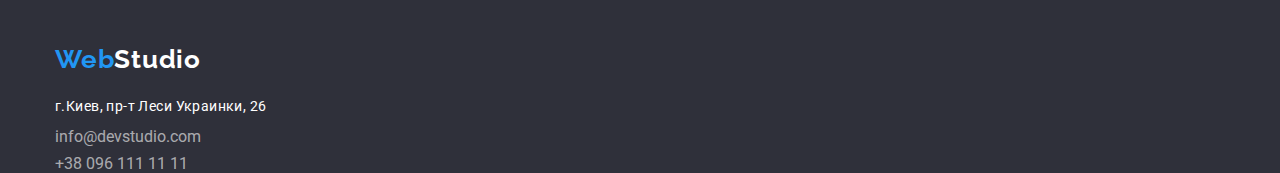
==== commit 786e2f46: "fix2" ====
--- a/portfolio.html
+++ b/portfolio.html
@@ -20,8 +20,8 @@
             <P lang="en"><a class="link header-logo" href="">Web<span class="studio">Studio</span></a></P>
             <nav>
                 <ul class="list head-links">
-                    <li class="header-list"><a class="link header-link current" href="./index.html" rel="">Студия</a></li>
-                    <li class="header-list"><a class="link header-link" href="./portfolio.html"
+                    <li class="header-list"><a class="link header-link" href="./index.html" rel="">Студия</a></li>
+                    <li class="header-list"><a class="link header-link current" href="./portfolio.html"
                             rel="noreferrer noopener">Портфолио</a></li>
                     <li class="header-list"><a class="link header-link" href="#contacts">Контакты</a></li>
                 </ul>
--- a/css/styles.css
+++ b/css/styles.css
@@ -377,6 +377,14 @@
 
 .pic-list {
     margin-right: 30px;
+    margin-bottom: 30px;
+    background: #FFFFFF;
+    border-bottom: 1px solid #EEEEEE;
+    box-sizing: border-box;
+}
+
+.pic-list:nth-last-child(-n + 3) {
+    margin-bottom: 0;
 }
 
 .pic-list:nth-child(3n) {
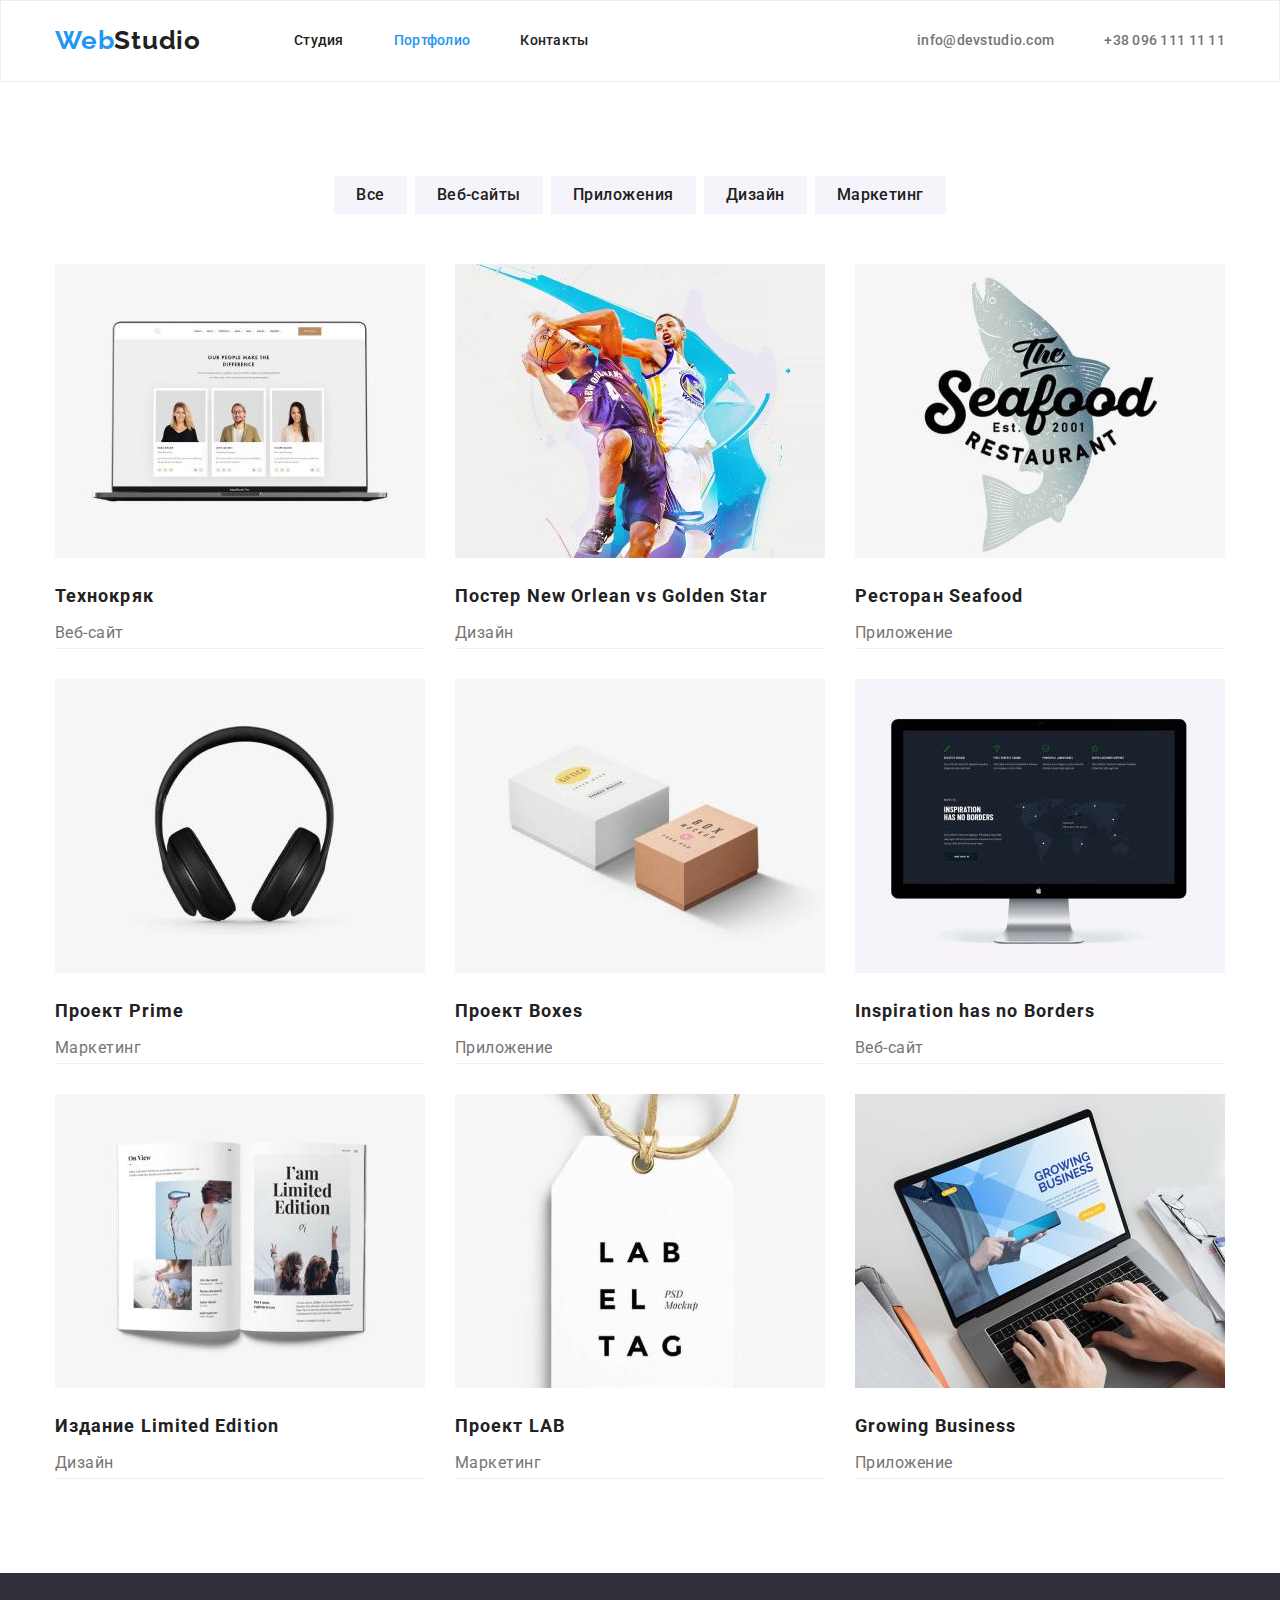
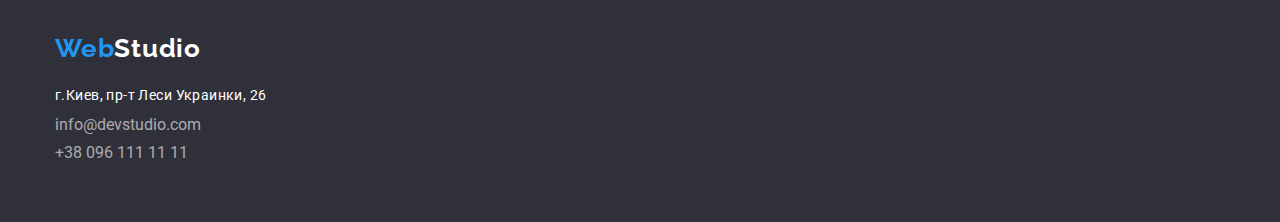
==== commit d1a28110: "fix3" ====
--- a/portfolio.html
+++ b/portfolio.html
@@ -96,7 +96,7 @@
         <div class="container">
             <p lang="en"><a class="link footer-logo" href="">Web<span class="footer-studio">Studio</span></a></p>
             <address>
-                <ul class="list">
+                <ul class="list cont-item">
                     <li class="adress-list"><a class="link address" href="">г.Киев, пр-т Леси Украинки, 26</a></li>
                     <li class="adress-list"><a class="link footer-con" href="mailto:info@example.com">info@devstudio.com</a></li>
                     <li class="adress-list"><a class="link footer-con" href="tel:+380991111111">+38 096 111 11 11</a></li>
--- a/css/styles.css
+++ b/css/styles.css
@@ -45,6 +45,12 @@
     margin: 0;
 }
 
+img {
+    display: block;
+    max-width: 100%;
+    height:auto;
+}
+
 .container {
     padding-left: 15px;
     padding-right: 15px;
@@ -65,6 +71,7 @@
 .header {
     padding-top: 24px;
     padding-bottom: 25px;
+    border: 1px solid #ECECEC;
 }
 
 .header-main {
@@ -93,6 +100,8 @@
 .header-link {
     font-weight: 500;
     font-size: 14px;
+    padding-top: 20px;
+    padding-bottom: 20px;
     line-height: 1.14;
     letter-spacing: 0.02em;
     color: var(--header-link-color);
@@ -116,6 +125,8 @@
 .header-con {
     font-weight: 500;
     font-size: 14px;
+    padding-top: 20px;
+    padding-bottom: 20px;
     line-height: 1.14;
     letter-spacing: 0.02em;
     color: var(--header-contacts-color);
@@ -160,7 +171,7 @@
 .hero-box {
     display: block;
     width: 696px;
-    height: 120px;
+    min-height: 120px;
     margin-left: auto;
     margin-right: auto;
     margin-bottom: 30px;
@@ -431,11 +442,12 @@
 
 .footer {
     background-color: var(--footer-bg-color);
+    padding-top: 60px;
+    padding-bottom: 60px;
 }
 
 .footer-logo {
     display: inline-block;
-    margin-top: 60px;
     margin-bottom: 20px;
     font-family: Raleway, sans-serif;   
     font-style: normal;
@@ -465,6 +477,10 @@
     margin-bottom: 9px;
 } 
 
+.cont-item {
+    margin-bottom: 
+}
+
 .address:hover, 
 .address:focus, 
 .address:active {
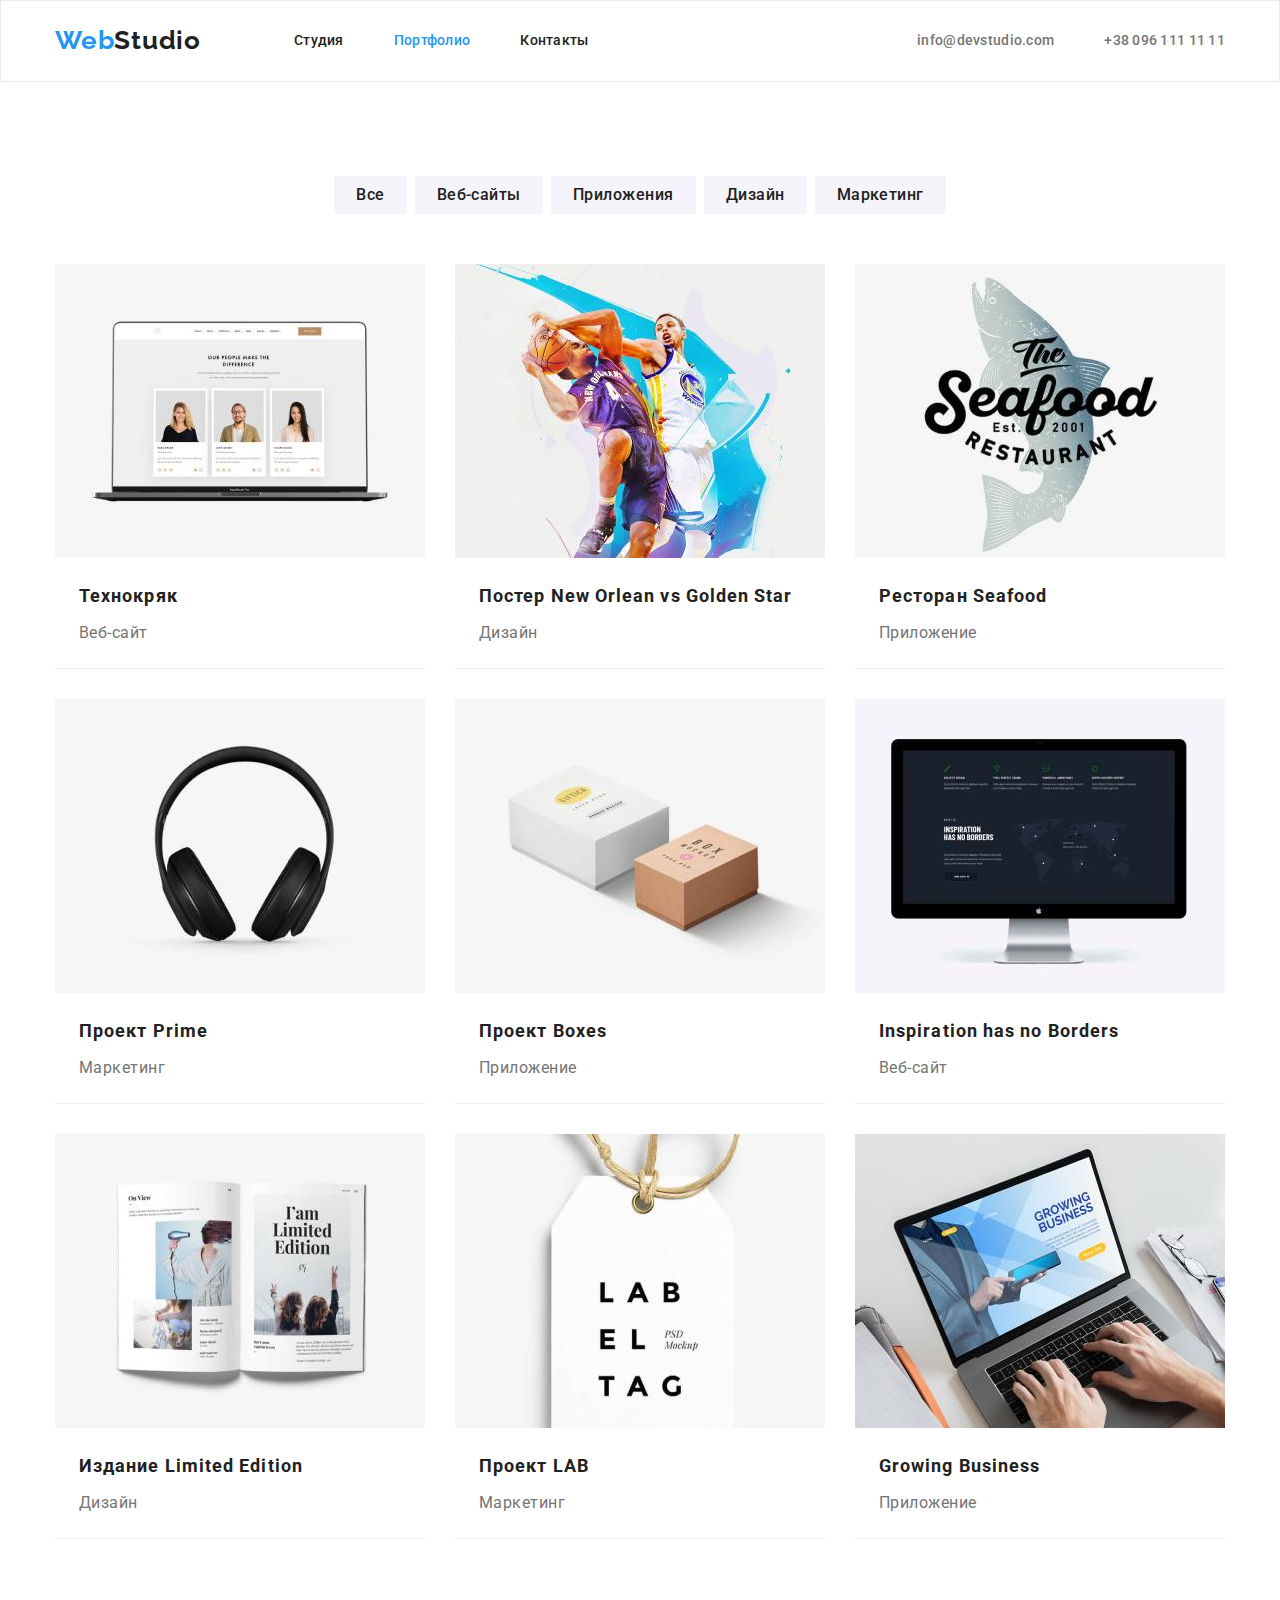
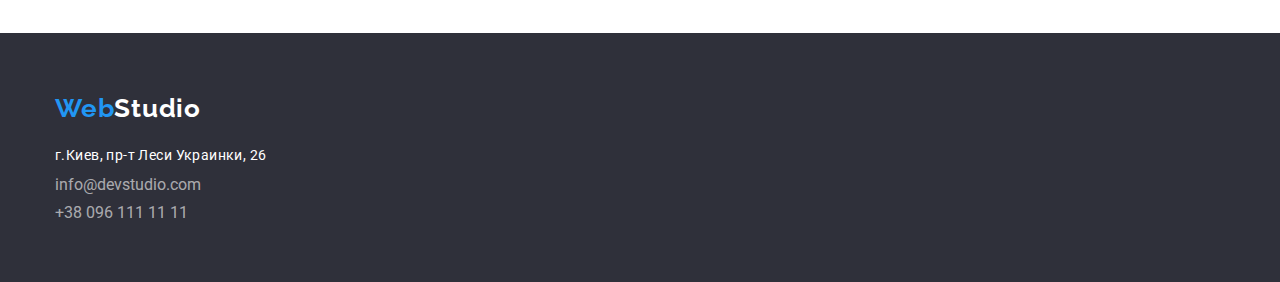
==== commit aa621d30: "padding fix" ====
--- a/portfolio.html
+++ b/portfolio.html
@@ -51,40 +51,58 @@
                 <h2 class="pics">Портфолио</h2>
                 <ul class="list port-pic">
                     <li class="pic-list"><img src="./images/port-img.jpg" alt="Ноутбук">
-                        <h3 class="pic-title">Технокряк</h3>
-                        <p class="pic-text">Веб-сайт</p>
+                        <div class="pad-redactor">
+                            <h3 class="pic-title">Технокряк</h3>
+                            <p class="pic-text">Веб-сайт</p>
+                        </div>
                     </li>
                     <li class="pic-list"><img src="./images/port-img1.jpg" alt="Дизайн постера">
-                        <h3 class="pic-title">Постер <span lang="en">New Orlean vs Golden Star</span></h3>
-                        <p class="pic-text">Дизайн</p>
+                        <div class="pad-redactor">
+                            <h3 class="pic-title">Постер <span lang="en">New Orlean vs Golden Star</span></h3>
+                            <p class="pic-text">Дизайн</p>
+                        </div>
                     </li>
                     <li class="pic-list"><img src="./images/port-img2.jpg" alt="Лого приложения">
-                        <h3 class="pic-title">Ресторан <span lang="en">Seafood</span></h3>
-                        <p class="pic-text">Приложение</p>
+                        <div class="pad-redactor">
+                            <h3 class="pic-title">Ресторан <span lang="en">Seafood</span></h3>
+                            <p class="pic-text">Приложение</p>
+                        </div>
                     </li>
                     <li class="pic-list"><img src="./images/port-img3.jpg" alt="Наушники">
-                        <h3 class="pic-title">Проект <span lang="en">Prime</span></h3>
-                        <p class="pic-text">Маркетинг</p>
+                        <div class="pad-redactor">
+                            <h3 class="pic-title">Проект <span lang="en">Prime</span></h3>
+                            <p class="pic-text">Маркетинг</p>
+                        </div>
                     </li>
                     <li class="pic-list"><img src="./images/port-img4.jpg" alt="Коробки">
-                        <h3 class="pic-title">Проект <span lang="en">Boxes</span></h3>
-                        <p class="pic-text">Приложение</p>
+                        <div class="pad-redactor">
+                            <h3 class="pic-title">Проект <span lang="en">Boxes</span></h3>
+                            <p class="pic-text">Приложение</p>
+                        </div>
                     </li>
                     <li class="pic-list"><img lang="en" src="./images/port-img5.jpg" alt="iMac PC">
-                        <h3 class="pic-title" lang="en">Inspiration has no Borders</h3>
-                        <p class="pic-text">Веб-сайт</p>
+                        <div class="pad-redactor">
+                            <h3 class="pic-title" lang="en">Inspiration has no Borders</h3>
+                            <p class="pic-text">Веб-сайт</p>
+                        </div>
                     </li>
                     <li class="pic-list"><img src="./images/port-img6.jpg" alt="Книга">
-                        <h3 class="pic-title">Издание <span lang="en">Limited Edition</span></h3>
-                        <p class="pic-text">Дизайн</p>
+                        <div class="pad-redactor">
+                            <h3 class="pic-title">Издание <span lang="en">Limited Edition</span></h3>
+                            <p class="pic-text">Дизайн</p>
+                        </div>
                     </li>
                     <li class="pic-list"><img src="./images/port-img7.jpg" alt="Лейбл">
-                        <h3 class="pic-title">Проект <span lang="en">LAB</span></h3>
-                        <p class="pic-text">Маркетинг</p>
+                        <div class="pad-redactor">
+                            <h3 class="pic-title">Проект <span lang="en">LAB</span></h3>
+                            <p class="pic-text">Маркетинг</p>
+                        </div>
                     </li>
                     <li class="pic-list"><img src="./images/port-img8.jpg" alt="Ноутбук">
-                        <h3 class="pic-title" lang="en">Growing Business</h3>
-                        <p class="pic-text">Приложение</p>
+                        <div class="pad-redactor">
+                            <h3 class="pic-title" lang="en">Growing Business</h3>
+                            <p class="pic-text">Приложение</p>
+                        </div>
                     </li>
                 </ul>
             </div>
--- a/css/styles.css
+++ b/css/styles.css
@@ -296,7 +296,6 @@
     line-height: 1.18;
     letter-spacing: 0.03em;
     color: var(--third-title-color);
-    margin-top: 30px;
     margin-bottom: 10px;
 }
 
@@ -307,7 +306,22 @@
     line-height: 1.18;
     letter-spacing: 0.03em;
     color: var(--main-text-color);
-    margin-bottom: 30px;
+}
+
+.pad-team1 {
+    padding: 30px 59px;
+}
+
+.pad-team2 {
+    padding: 30px 60px;
+}
+
+.pad-team3 {
+    padding: 30px 65px;
+}
+
+.pad-team4 {
+    padding: 30px 67px;
 }
 
 .team-list {
@@ -403,7 +417,6 @@
 }
 
 .pic-title {
-    margin-top: 20px;
     margin-bottom: 4px;
     font-weight: bold;
     font-size: 18px;
@@ -418,6 +431,10 @@
     line-height: 1.87;
     letter-spacing: 0.03em;
     color: var(--main-text-color);
+}
+
+.pad-redactor {
+    padding: 20px 24px;
 }
 
 .pics {
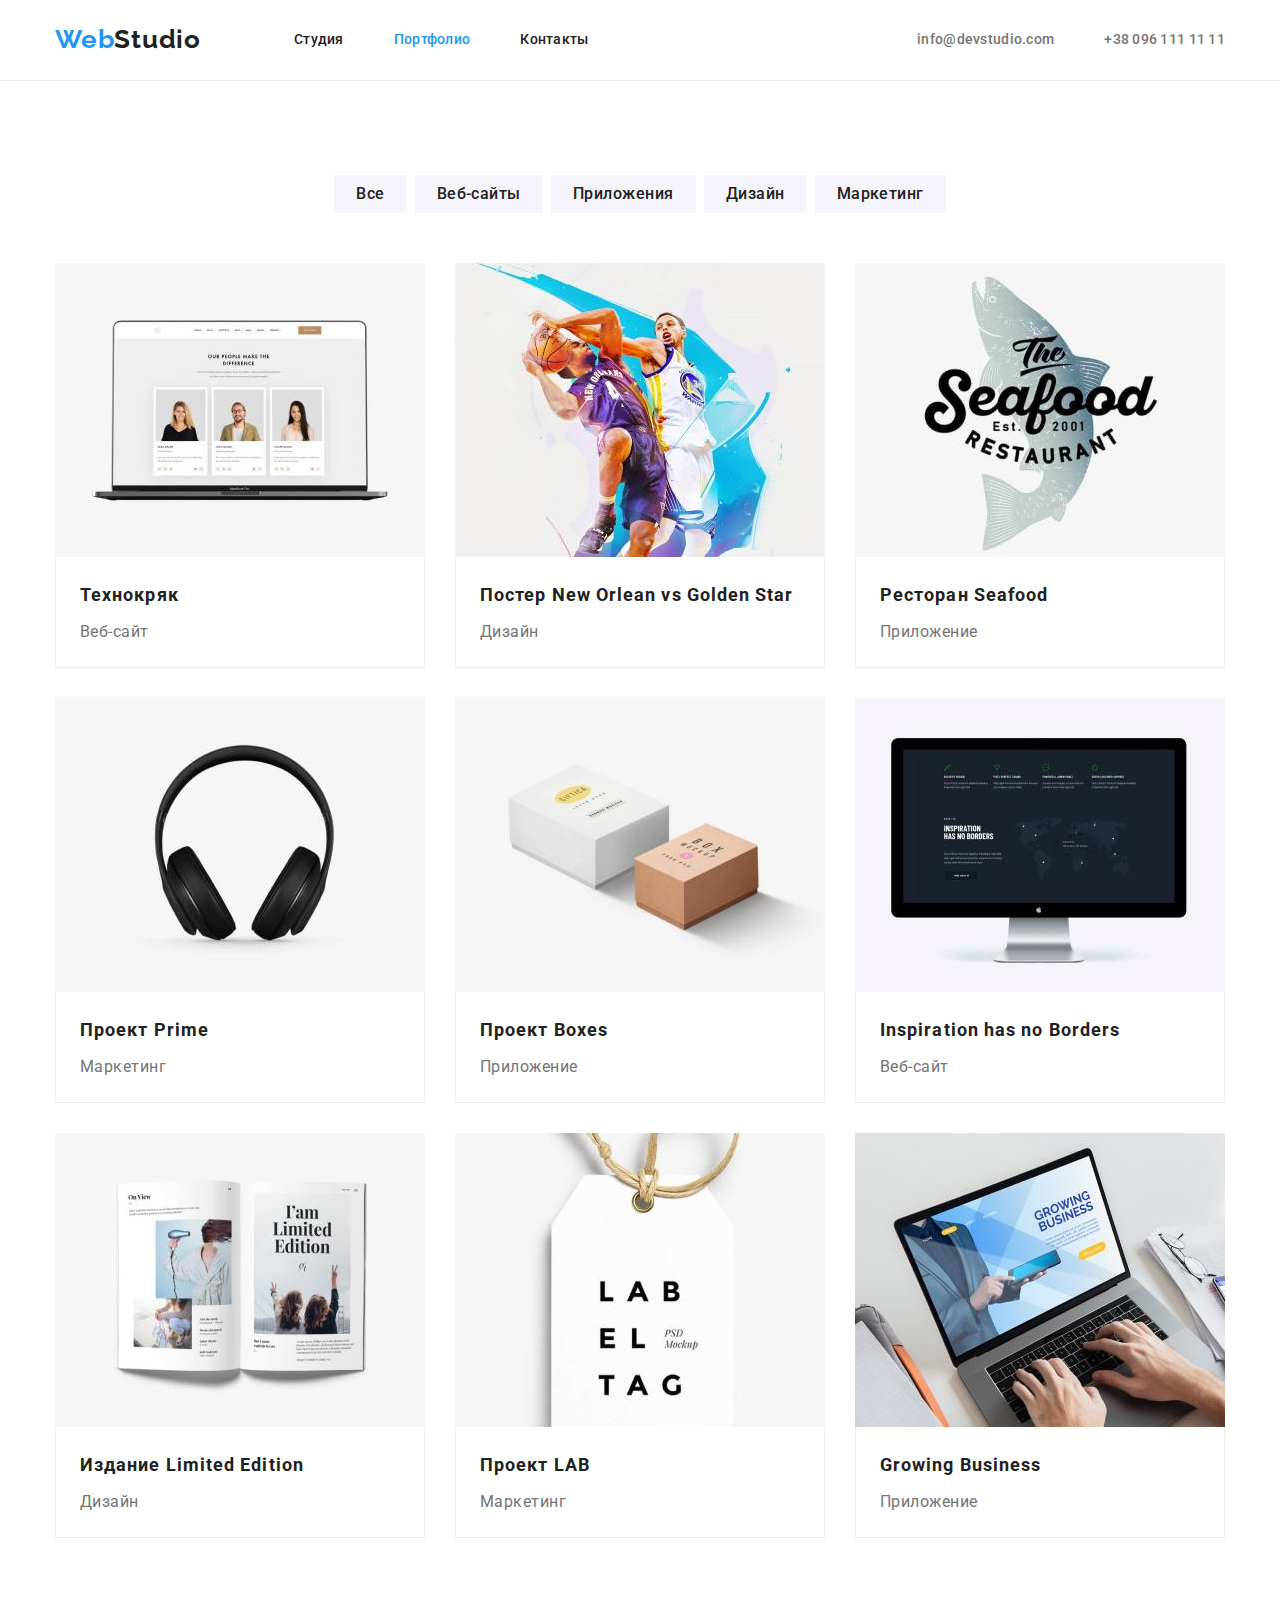
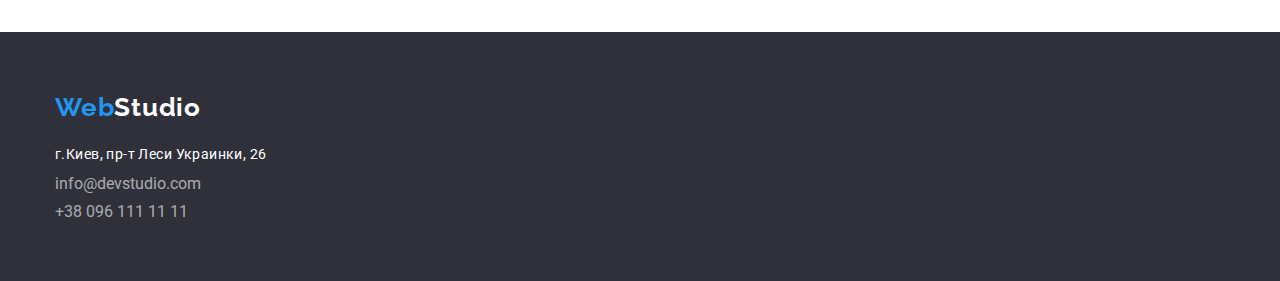
==== commit 4364f1ef: "hw fix" ====
--- a/portfolio.html
+++ b/portfolio.html
@@ -45,9 +45,7 @@
                     <li class="button-list"><button class="button" type="button">Дизайн</button></li>
                     <li class="button-list"><button class="button" type="button">Маркетинг</button></li>
                 </ul>
-            </div>
         
-            <div class="container">
                 <h2 class="pics">Портфолио</h2>
                 <ul class="list port-pic">
                     <li class="pic-list"><img src="./images/port-img.jpg" alt="Ноутбук">
--- a/css/styles.css
+++ b/css/styles.css
@@ -71,7 +71,7 @@
 .header {
     padding-top: 24px;
     padding-bottom: 25px;
-    border: 1px solid #ECECEC;
+    border-bottom: 1px solid #ECECEC;
 }
 
 .header-main {
@@ -208,6 +208,10 @@
 }
 
 /* -----------------------------------main page 1 ---------------------------------- */
+
+.about {
+    padding-top: 94px;
+}
 
 .spec-main {
     display: flex;
@@ -271,16 +275,15 @@
     letter-spacing: 0.03em;
     color: var(--second-title-color);
     margin-bottom: 50px;
-    margin-top: 94px;
+
 }
 
 
 /*------------------------------------ team page 1----------------------------------  */
 
 .members {
-    display: inline-block;
-    min-width: 284px;
-    margin-left: 453px;
+    
+    text-align: center;
     margin-bottom: 50px;
     font-weight: bold;
     font-size: 36px;
@@ -308,20 +311,9 @@
     color: var(--main-text-color);
 }
 
-.pad-team1 {
-    padding: 30px 59px;
-}
-
-.pad-team2 {
-    padding: 30px 60px;
-}
-
-.pad-team3 {
-    padding: 30px 65px;
-}
-
-.pad-team4 {
-    padding: 30px 67px;
+.pad-team {
+    padding-top: 30px;
+    padding-bottom: 30px;
 }
 
 .team-list {
@@ -403,9 +395,6 @@
 .pic-list {
     margin-right: 30px;
     margin-bottom: 30px;
-    background: #FFFFFF;
-    border-bottom: 1px solid #EEEEEE;
-    box-sizing: border-box;
 }
 
 .pic-list:nth-last-child(-n + 3) {
@@ -435,6 +424,10 @@
 
 .pad-redactor {
     padding: 20px 24px;
+    box-sizing: border-box;
+    background: #FFFFFF;
+    border: 1px solid #EEEEEE;
+    border-top: none;
 }
 
 .pics {
@@ -494,9 +487,7 @@
     margin-bottom: 9px;
 } 
 
-.cont-item {
-    margin-bottom: 
-}
+
 
 .address:hover, 
 .address:focus, 
